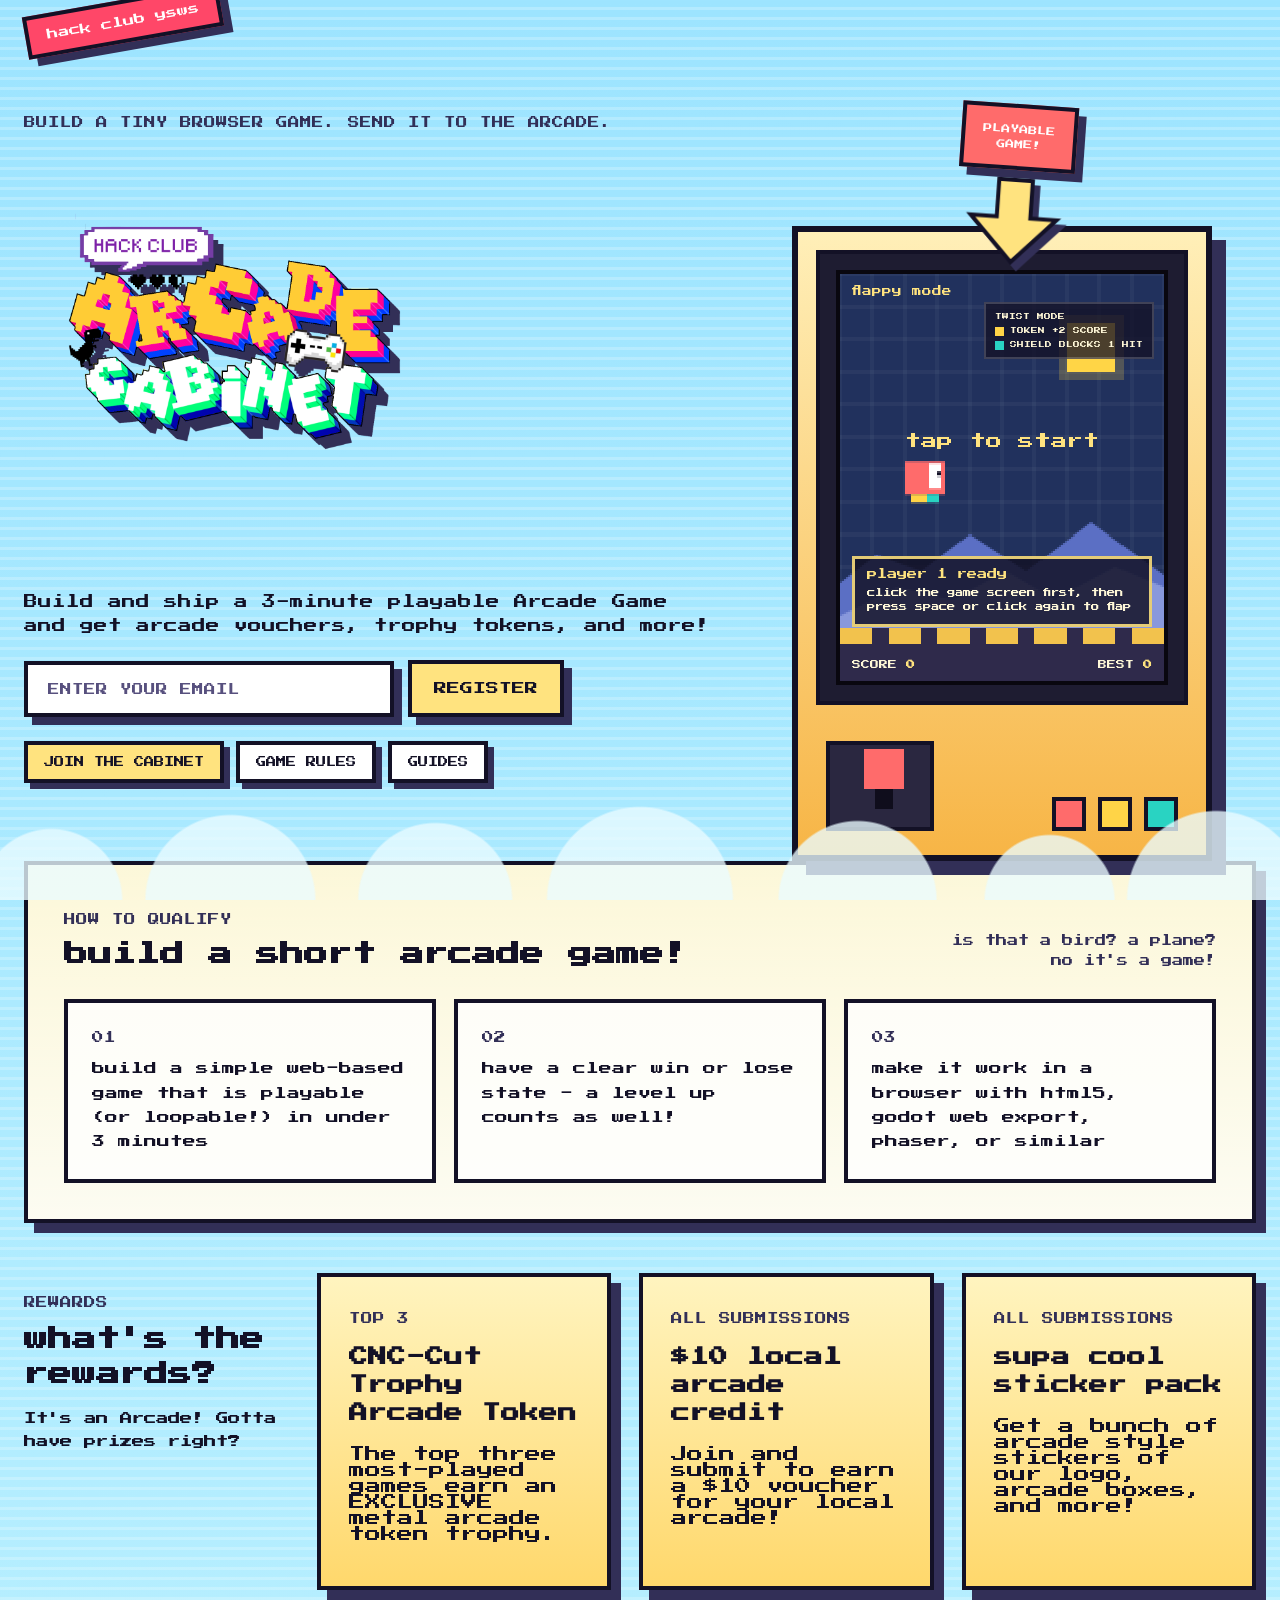
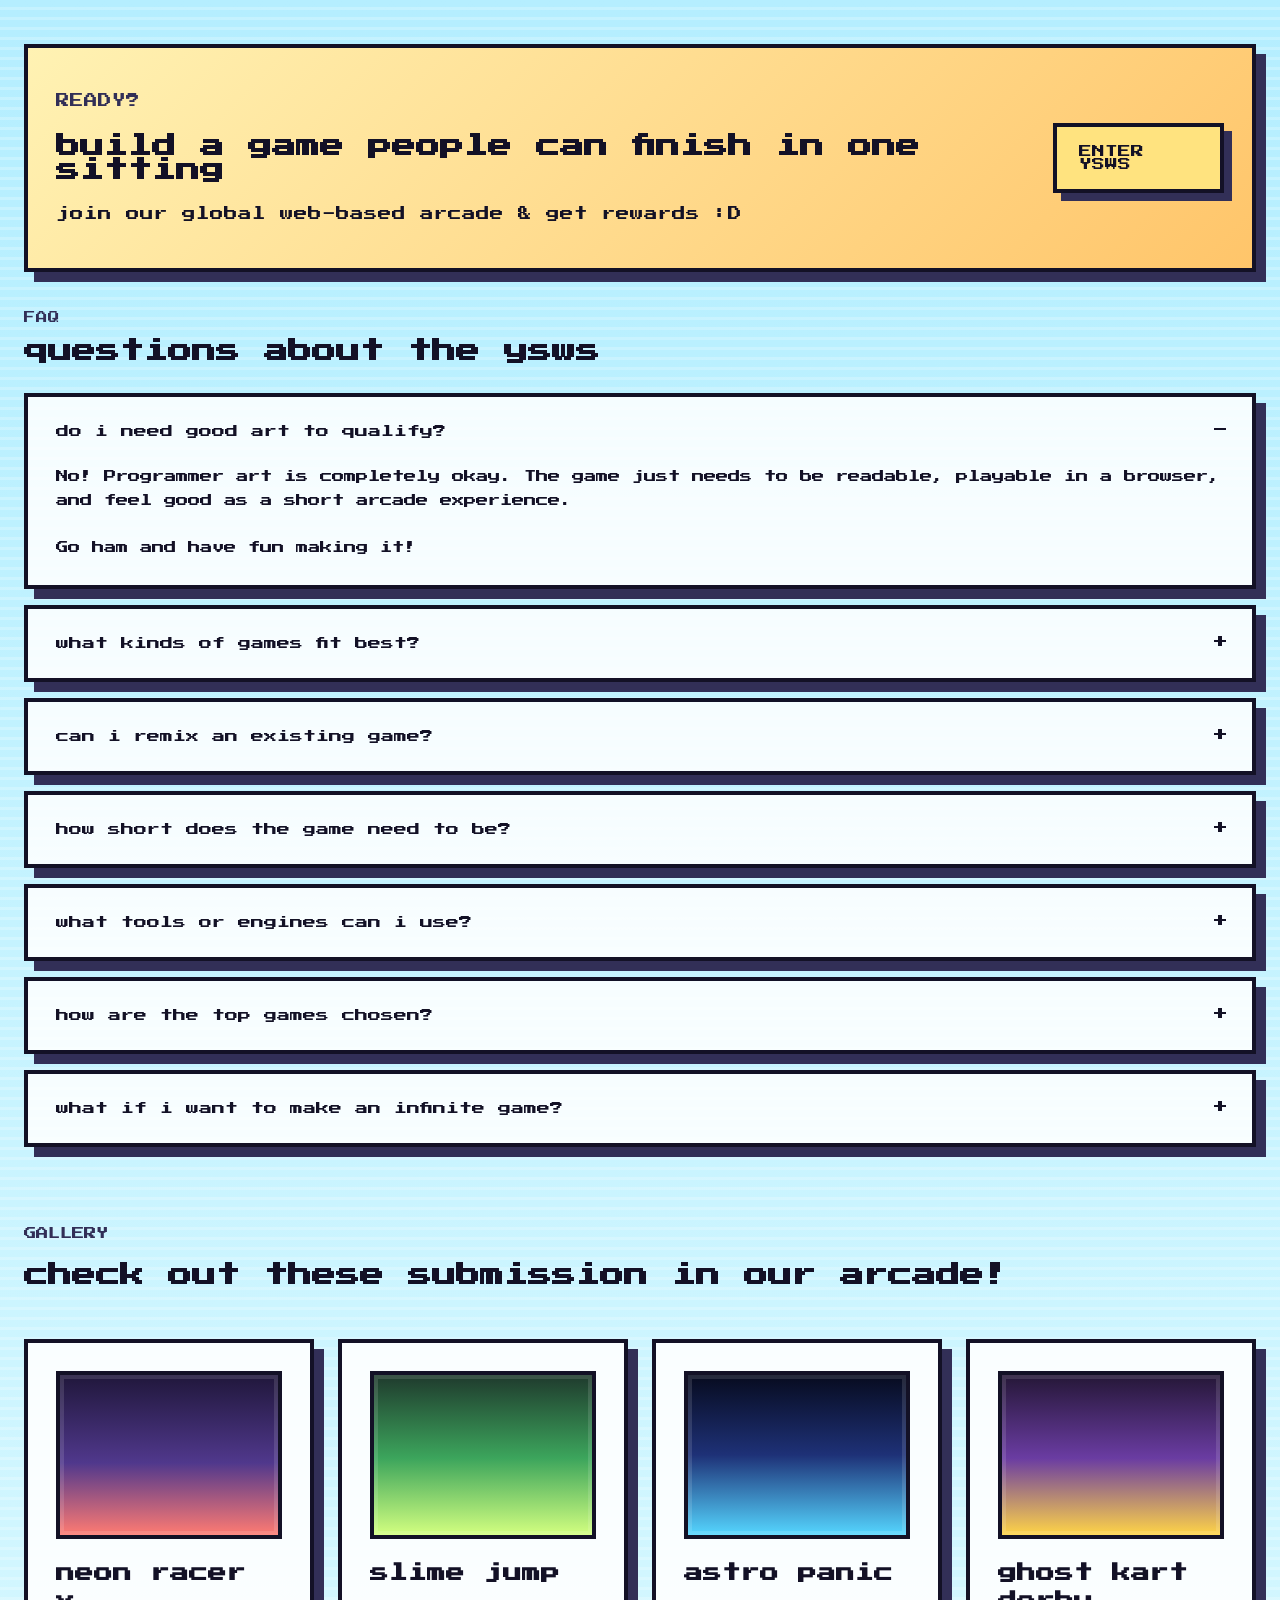
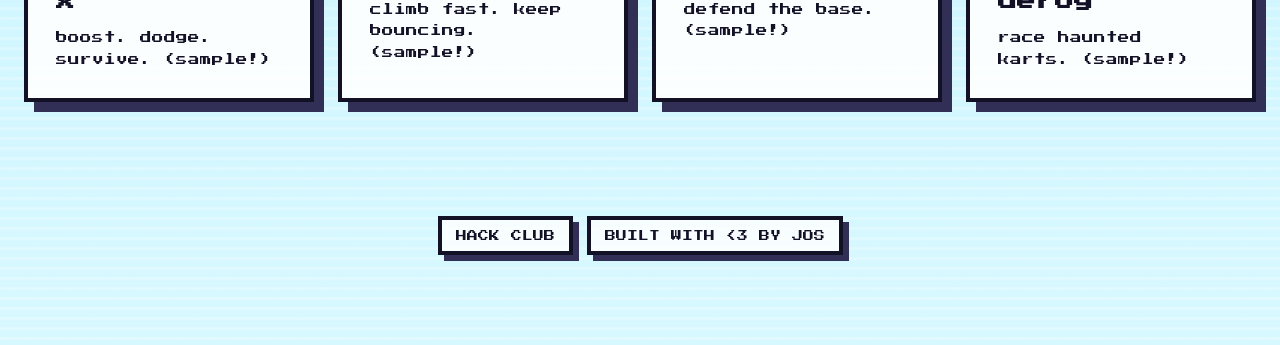
==== index.html @ 104d84f7 "feat: better responsiveness & tagline" ====
<!DOCTYPE html>
<html lang="en">

<head>
  <meta charset="UTF-8" />
  <meta name="viewport" content="width=device-width, initial-scale=1.0" />
  <title>Arcade Cabinet</title>
  <script>
    if (sessionStorage.getItem("arcade-transition") === "1") {
      document.documentElement.classList.add("is-entering");
      sessionStorage.removeItem("arcade-transition");
    }
  </script>
  <meta name="description"
    content="Arcade Cabinet is a Hack Club YSWS for building small arcade games and showing them off in one collection." />
  <link rel="icon" type="image/png" href="./logo.png" />
  <link rel="preconnect" href="https://fonts.googleapis.com" />
  <link rel="preconnect" href="https://fonts.gstatic.com" crossorigin />
  <link href="https://fonts.googleapis.com/css2?family=Press+Start+2P&display=swap" rel="stylesheet" />
  <link rel="stylesheet" href="./styles.css?v=20260413-3" />
</head>

<body>
  <div class="transition-curtain" aria-hidden="true"></div>
  <div class="page-shell">
    <header class="hero">
      <a class="sticker" href="https://hackclub.com/" target="_blank" rel="noreferrer">hack club ysws</a>
      <div class="hero-copy" id="top-register">
        <p class="eyebrow">build a tiny browser game. send it to the arcade.</p>
        <img class="hero-logo" src="./logo.png" alt="Arcade Cabinet logo" />
        <p class="hero-text">
          Build and ship a 3-minute playable Arcade Game and get arcade vouchers, trophy tokens, and more!
        </p>
        <div class="hero-signup" aria-label="register for arcade cabinet">
          <label class="sr-only" for="hero-email">email address</label>
          <input id="hero-email" name="email" type="email" placeholder="enter your email" autocomplete="email" />
          <div class="signup-button-wrap">
            <button class="pixel-button primary signup-button" id="signup-button" type="button"
              aria-controls="signup-tooltip" aria-expanded="false">
              register
            </button>
            <p class="signup-tooltip" id="signup-tooltip" role="tooltip" hidden>This YSWS isn't approved yet... but
              let's hope a Gap Year acceptance can make it so!</p>
          </div>
        </div>
        <div class="hero-actions hero-actions-secondary">
          <a class="pixel-button primary" href="#join">join the cabinet</a>
          <a class="pixel-button secondary" href="#requirements">game rules</a>
          <a class="pixel-button secondary" href="./guides.html">guides</a>
        </div>
      </div>

      <div class="cabinet-wrap">
        <div class="playable-callout" aria-hidden="true">
          <p>playable<br />game!</p>
          <svg class="playable-arrow" viewBox="0 0 92 88" role="presentation" focusable="false"
            aria-hidden="true">
            <polygon class="playable-arrow-main" points="28,0 64,0 64,40 92,40 46,88 0,40 28,40"></polygon>
          </svg>
        </div>
        <div class="cabinet">
          <div class="screen-bezel">
            <div class="screen" id="flappy-screen" tabindex="0"
              aria-label="Arcade cabinet flappy game. Press space or tap to flap.">
              <div class="marquee">flappy mode</div>
              <div class="screen-grid"></div>
              <canvas class="game-canvas" id="game-canvas" width="160" height="200"></canvas>
              <div class="screen-tip">
                <p>twist mode</p>
                <p><span class="tip-chip token"></span> token +2 score</p>
                <p><span class="tip-chip shield"></span> shield blocks 1 hit</p>
              </div>
              <div class="screen-hud">
                <span>score <strong id="score-value">0</strong></span>
                <span>best <strong id="best-value">0</strong></span>
              </div>
              <div class="screen-overlay" id="game-overlay">
                <p class="overlay-title" id="overlay-title">player 1 ready</p>
                <p class="overlay-text" id="overlay-text">click the game screen first, then press space or click again to
                  flap</p>
              </div>
            </div>
          </div>
          <div class="controls">
            <button class="joystick" id="restart-button" type="button" aria-label="Restart game">
              <span class="stick"></span>
              <span class="ball"></span>
            </button>
            <div class="buttons">
              <button class="button red" id="flap-button" type="button" aria-label="Flap"></button>
              <button class="button yellow" id="pause-button" type="button" aria-label="Pause or resume"></button>
              <button class="button blue" id="restart-button-alt" type="button" aria-label="Restart game"></button>
            </div>
          </div>
        </div>
      </div>
    </header>

    <aside class="side-panel right">
      <a href="#requirements">about</a>
      <a href="./guides.html">guides</a>
    </aside>

    <main>

      <section class="feature-grid" id="requirements">
        <div class="feature-large feature-wide">
          <div class="feature-heading">
            <div>
              <p class="card-label">how to qualify</p>
              <h2>build a short arcade game!</h2>
            </div>
            <p class="feature-note">is that a bird? a plane? no it's a game!</p>
          </div>
          <div class="qualify-grid">
            <div class="qualify-item">
              <span class="qualify-number">01</span>
              <p>build a simple web-based game that is playable (or loopable!) in under 3 minutes</p>
            </div>
            <div class="qualify-item">
              <span class="qualify-number">02</span>
              <p>have a clear win or lose state - a level up counts as well!</p>
            </div>
            <div class="qualify-item">
              <span class="qualify-number">03</span>
              <p>make it work in a browser with html5, godot web export, phaser, or similar</p>
            </div>
          </div>
        </div>
      </section>

      <section class="rewards-strip" id="build">
        <div class="rewards-intro">
          <p class="card-label">rewards</p>
          <h2>what's the rewards?</h2>
          <p>
            It's an Arcade! Gotta have prizes right?
          </p>
        </div>
        <article class="reward-card">
          <p class="card-label">top 3</p>
          <h3>CNC-Cut Trophy Arcade Token</h3>
          <p>The top three most-played games earn an EXCLUSIVE metal arcade token trophy.</p>
        </article>
        <article class="reward-card">
          <p class="card-label">all submissions</p>
          <h3>$10 local arcade credit</h3>
          <p>Join and submit to earn a $10 voucher for your local arcade!</p>
        </article>
        <article class="reward-card">
          <p class="card-label">all submissions</p>
          <h3>supa cool sticker pack</h3>
          <p>Get a bunch of arcade style stickers of our logo, arcade boxes, and more!</p>
        </article>
      </section>

      <section class="join-banner" id="join">
        <div>
          <p class="card-label">ready?</p>
          <h2>build a game people can finish in one sitting</h2>
          <p>
            join our global web-based arcade & get rewards :D
          </p>
        </div>
        <a class="pixel-button primary" href="#top-register">
          enter ysws
        </a>
      </section>

      <section class="faq" id="faq">
        <div class="faq-intro">
          <p class="card-label">faq</p>
          <h2>questions about the ysws</h2>
        </div>
        <details class="faq-item" open>
          <summary>do i need good art to qualify?</summary>
          <p>
            No! Programmer art is completely okay. The game just needs to be readable,
            playable in a browser, and feel good as a short arcade experience.
          </p>
          <p>
            Go ham and have fun making it!
          </p>
        </details>
        <details class="faq-item">
          <summary>what kinds of games fit best?</summary>
          <p>
            Fast arcade formats work best: score chasers, tiny platformers, reaction
            games, racers, shooters, and small puzzle loops with a clear ending state.
          </p>
          <p>
            You can browse our gallery below for inspo!
          </p>
        </details>
        <details class="faq-item">
          <summary>can i remix an existing game?</summary>
          <p>
            Yes!!! You definitely can. In fact, if you don't have your own idea yet- we encourage it.
            The Flappy Bird at the top is a remix of the iconic game... you guessed it... Flappy Bird!
          </p>
        </details>
        <details class="faq-item">
          <summary>how short does the game need to be?</summary>
          <p>
            A full run should finish in under three minutes, or the game should loop
            cleanly within that window so players can jump in and replay quickly.
          </p>
          <p>
            If the game 'levels up' (ie. difficulty increases) - that counts too!
          </p>
        </details>
        <details class="faq-item">
          <summary>what tools or engines can i use?</summary>
          <p>
            Anything that ships in the browser is fair game, including plain html5,
            godot web export, pico-8, and other browser-ready stacks.
          </p>
          <p>
            Don't know how to get started? Check out our <a href="./guides.html">guides!</a>
          </p>
        </details>
        <details class="faq-item">
          <summary>how are the top games chosen?</summary>
          <p>
            The top three games are based on plays. Re-plays don't count!
          </p>
        </details>
        <details class="faq-item">
          <summary>what if i want to make an infinite game?</summary>
          <p>
            That's okay! We recommend adding a Time Limit and a score competition. Gotta get the most within the
            timeframe - think Tetris!
          </p>
        </details>
      </section>

      <section class="gallery" id="gallery">
        <div class="gallery-intro">
          <p class="card-label">gallery</p>
          <h2>check out these submission in our arcade!</h2>
        </div>
        <article class="gallery-card">
          <div class="gallery-art neon-racer"></div>
          <h3>neon racer x</h3>
          <p>boost. dodge. survive. (sample!)</p>
        </article>
        <article class="gallery-card">
          <div class="gallery-art slime-jump"></div>
          <h3>slime jump</h3>
          <p>climb fast. keep bouncing. (sample!)</p>
        </article>
        <article class="gallery-card">
          <div class="gallery-art astro-panic"></div>
          <h3>astro panic</h3>
          <p>defend the base. (sample!)</p>
        </article>
        <article class="gallery-card">
          <div class="gallery-art ghost-kart"></div>
          <h3>ghost kart derby</h3>
          <p>race haunted karts. (sample!)</p>
        </article>
      </section>
    </main>

    <footer class="site-footer">
      <a href="https://hackclub.com/" target="_blank" rel="noreferrer">hack club</a>
      <a href="https://jos.gg/" target="_blank" rel="noreferrer">Built with &lt;3 by Jos</a>
    </footer>
  </div>
  <script src="./transitions.js?v=20260413-2"></script>
  <script>
    (() => {
      const canvas = document.getElementById("game-canvas");
      const ctx = canvas.getContext("2d");
      const screen = document.getElementById("flappy-screen");
      const overlay = document.getElementById("game-overlay");
      const overlayTitle = document.getElementById("overlay-title");
      const overlayText = document.getElementById("overlay-text");
      const scoreValue = document.getElementById("score-value");
      const bestValue = document.getElementById("best-value");
      const flapButton = document.getElementById("flap-button");
      const pauseButton = document.getElementById("pause-button");
      const restartButton = document.getElementById("restart-button");
      const restartButtonAlt = document.getElementById("restart-button-alt");
      const bestKey = "arcade-cabinet-flappy-best";

      const state = {
        mode: "ready",
        score: 0,
        best: Number(localStorage.getItem(bestKey) || 0),
        lastTime: 0,
        armed: false,
        bird: {
          x: 42,
          y: 100,
          velocity: 0,
          size: 12
        },
        pipes: [],
        powerups: [],
        pipeTimer: 0,
        groundOffset: 0,
        skyOffset: 0,
        effects: {
          shield: 0
        }
      };

      const world = {
        width: canvas.width,
        height: canvas.height,
        gravity: 0.19,
        flap: -3.15,
        speed: 1.55,
        pipeGap: 54,
        pipeWidth: 20,
        pipeInterval: 92,
        ceiling: 18,
        floor: 174,
        tokenScore: 2
      };

      function updateHud() {
        scoreValue.textContent = String(state.score);
        bestValue.textContent = String(state.best);
      }

      function setOverlay(title, text, visible) {
        overlayTitle.textContent = title;
        overlayText.textContent = text;
        overlay.hidden = !visible;
      }

      function resetRound(mode = "ready") {
        state.mode = mode;
        state.score = 0;
        state.lastTime = 0;
        state.pipeTimer = 0;
        state.groundOffset = 0;
        state.skyOffset = 0;
        state.pipes = [];
        state.powerups = [];
        state.effects.shield = 0;
        state.bird.y = 100;
        state.bird.velocity = 0;
        updateHud();

        if (mode === "ready") {
          state.armed = false;
          setOverlay("player 1 ready", "click the game screen first, then press space or click again to flap", true);
        }

        if (mode === "paused") {
          setOverlay("pause", "click the game screen or tap yellow to resume", true);
        }
      }

      function startRound() {
        if (state.mode === "running") {
          flap();
          return;
        }

        resetRound("running");
        setOverlay("flap!", "thread the gaps and stay above the floor", true);
        window.setTimeout(() => {
          if (state.mode === "running") {
            overlay.hidden = true;
          }
        }, 700);
        flap();
      }

      function flap() {
        if (state.mode === "gameover") {
          startRound();
          return;
        }

        if (state.mode === "ready") {
          startRound();
          return;
        }

        if (state.mode !== "running") {
          return;
        }

        state.bird.velocity = world.flap;
      }

      function togglePause() {
        if (state.mode === "ready" || state.mode === "gameover") {
          return;
        }

        if (state.mode === "paused") {
          state.mode = "running";
          overlay.hidden = true;
          return;
        }

        state.mode = "paused";
        setOverlay("pause", "click the game screen or tap yellow to resume", true);
      }

      function spawnPipe() {
        const gapStart = 40 + Math.random() * 70;
        const pipeX = world.width + 12;

        state.pipes.push({
          x: pipeX,
          gapStart,
          passed: false
        });

        const roll = Math.random();
        if (roll < 0.34) {
          state.powerups.push({
            x: pipeX + 34,
            y: gapStart + world.pipeGap / 2,
            size: 9,
            type: roll < 0.17 ? "token" : "shield",
            phase: Math.random() * Math.PI * 2
          });
        }
      }

      function endRound() {
        state.mode = "gameover";
        state.best = Math.max(state.best, state.score);
        localStorage.setItem(bestKey, String(state.best));
        updateHud();
        setOverlay("game over", "press space, tap screen, or hit blue to restart", true);
      }

      function update(delta) {
        if (state.mode !== "running") {
          return;
        }

        state.skyOffset = (state.skyOffset + delta * 0.1) % 16;
        state.groundOffset = (state.groundOffset + delta * world.speed) % 24;
        state.pipeTimer += delta * world.speed;

        if (state.pipeTimer >= world.pipeInterval) {
          state.pipeTimer = 0;
          spawnPipe();
        }

        state.bird.velocity += world.gravity * delta;
        state.bird.y += state.bird.velocity * delta;

        for (const pipe of state.pipes) {
          pipe.x -= world.speed * delta;

          if (!pipe.passed && pipe.x + world.pipeWidth < state.bird.x) {
            pipe.passed = true;
            state.score += 1;
            updateHud();
          }
        }

        for (const powerup of state.powerups) {
          powerup.x -= world.speed * delta;
          powerup.phase += delta * 0.08;
        }

        state.pipes = state.pipes.filter((pipe) => pipe.x + world.pipeWidth > -8);
        state.powerups = state.powerups.filter((powerup) => powerup.x + powerup.size > -8);

        const birdLeft = state.bird.x - state.bird.size / 2;
        const birdRight = state.bird.x + state.bird.size / 2;
        const birdTop = state.bird.y - state.bird.size / 2;
        const birdBottom = state.bird.y + state.bird.size / 2;

        if (birdTop <= world.ceiling || birdBottom >= world.floor) {
          endRound();
          return;
        }

        for (const pipe of state.pipes) {
          const withinPipe = birdRight > pipe.x && birdLeft < pipe.x + world.pipeWidth;
          const inGap = birdTop > pipe.gapStart && birdBottom < pipe.gapStart + world.pipeGap;

          if (withinPipe && !inGap) {
            if (state.effects.shield > 0) {
              state.effects.shield = 0;
              state.bird.velocity = world.flap * 0.45;
              pipe.x = -world.pipeWidth - 20;
              continue;
            }

            endRound();
            return;
          }
        }

        state.powerups = state.powerups.filter((powerup) => {
          const size = powerup.size;
          const pulseY = powerup.y + Math.sin(powerup.phase) * 3;
          const hit =
            birdRight > powerup.x - size &&
            birdLeft < powerup.x + size &&
            birdBottom > pulseY - size &&
            birdTop < pulseY + size;

          if (!hit) {
            return true;
          }

          if (powerup.type === "token") {
            state.score += world.tokenScore;
          } else {
            state.effects.shield = 1;
          }

          updateHud();
          return false;
        });
      }

      function drawBackground() {
        ctx.fillStyle = "#21315d";
        ctx.fillRect(0, 0, world.width, world.height);

        ctx.save();
        ctx.translate(-state.skyOffset, 0);
        ctx.strokeStyle = "rgba(255,255,255,0.08)";
        ctx.lineWidth = 1;
        for (let x = 0; x < world.width + 16; x += 16) {
          ctx.beginPath();
          ctx.moveTo(x, 0);
          ctx.lineTo(x, world.height);
          ctx.stroke();
        }
        for (let y = 0; y < world.height; y += 16) {
          ctx.beginPath();
          ctx.moveTo(0, y);
          ctx.lineTo(world.width + 16, y);
          ctx.stroke();
        }
        ctx.restore();

        ctx.fillStyle = "#ffd447";
        ctx.fillRect(112, 24, 24, 24);
        ctx.fillStyle = "rgba(255, 212, 71, 0.22)";
        ctx.fillRect(108, 20, 32, 32);

        ctx.fillStyle = "#5b6fc4";
        ctx.beginPath();
        ctx.moveTo(0, 152);
        ctx.lineTo(18, 138);
        ctx.lineTo(40, 146);
        ctx.lineTo(64, 128);
        ctx.lineTo(92, 146);
        ctx.lineTo(124, 122);
        ctx.lineTo(160, 148);
        ctx.lineTo(160, 200);
        ctx.lineTo(0, 200);
        ctx.closePath();
        ctx.fill();

        ctx.fillStyle = "#8898dc";
        ctx.beginPath();
        ctx.moveTo(0, 168);
        ctx.lineTo(28, 154);
        ctx.lineTo(56, 160);
        ctx.lineTo(82, 146);
        ctx.lineTo(106, 160);
        ctx.lineTo(136, 144);
        ctx.lineTo(160, 154);
        ctx.lineTo(160, 200);
        ctx.lineTo(0, 200);
        ctx.closePath();
        ctx.fill();
      }

      function drawPipes() {
        for (const pipe of state.pipes) {
          const topHeight = pipe.gapStart;
          const bottomY = pipe.gapStart + world.pipeGap;
          const bottomHeight = world.floor - bottomY;

          ctx.fillStyle = "#37d27d";
          ctx.fillRect(pipe.x, 0, world.pipeWidth, topHeight);
          ctx.fillRect(pipe.x - 2, topHeight - 8, world.pipeWidth + 4, 8);

          ctx.fillRect(pipe.x, bottomY, world.pipeWidth, bottomHeight);
          ctx.fillRect(pipe.x - 2, bottomY, world.pipeWidth + 4, 8);

          ctx.fillStyle = "#1a7e50";
          ctx.fillRect(pipe.x + 3, 0, 3, topHeight);
          ctx.fillRect(pipe.x + 3, bottomY, 3, bottomHeight);
        }
      }

      function drawPowerups() {
        for (const powerup of state.powerups) {
          const y = powerup.y + Math.sin(powerup.phase) * 3;

          if (powerup.type === "token") {
            ctx.fillStyle = "#ffd447";
            ctx.fillRect(powerup.x - 5, y - 5, 10, 10);
            ctx.fillStyle = "#fff4bf";
            ctx.fillRect(powerup.x - 2, y - 2, 4, 4);
            continue;
          }

          ctx.fillStyle = "#29d3c2";
          ctx.fillRect(powerup.x - 6, y - 6, 12, 12);
          ctx.fillStyle = "#c9fffa";
          ctx.fillRect(powerup.x - 3, y - 3, 6, 6);
          ctx.clearRect(powerup.x - 1, y - 1, 2, 2);
        }
      }

      function drawGround() {
        ctx.fillStyle = "#2f2a4b";
        ctx.fillRect(0, world.floor, world.width, world.height - world.floor);
        ctx.fillStyle = "#f2c24d";
        for (let x = -state.groundOffset; x < world.width + 24; x += 24) {
          ctx.fillRect(x, world.floor, 16, 8);
        }
      }

      function drawBird() {
        const bob = state.mode === "ready" ? Math.sin(performance.now() / 190) * 2 : 0;
        const y = state.bird.y + bob;
        const tilt = Math.max(-0.8, Math.min(0.8, state.bird.velocity * 0.12));

        ctx.save();
        ctx.translate(state.bird.x, y);
        ctx.rotate(tilt);

        ctx.fillStyle = state.effects.shield > 0 ? "#6af0df" : "#ff6b6b";
        ctx.fillRect(-10, -8, 20, 16);
        ctx.fillStyle = "#ffffff";
        ctx.fillRect(2, -7, 6, 12);
        ctx.fillStyle = "#ffd447";
        ctx.fillRect(-7, 8, 8, 4);
        ctx.fillStyle = "#29d3c2";
        ctx.fillRect(1, 8, 6, 4);
        ctx.fillStyle = "#131126";
        ctx.fillRect(6, -3, 2, 2);

        if (state.effects.shield > 0) {
          ctx.strokeStyle = "#c9fffa";
          ctx.lineWidth = 2;
          ctx.strokeRect(-13, -11, 26, 22);
        }

        ctx.restore();
      }

      function drawReadyPrompt() {
        if (state.mode !== "ready") {
          return;
        }

        ctx.fillStyle = "#ffe37f";
        ctx.font = '8px "Press Start 2P"';
        ctx.textAlign = "center";
        ctx.fillText("tap to start", world.width / 2, 86);
      }

      function draw() {
        ctx.clearRect(0, 0, world.width, world.height);
        drawBackground();
        drawPipes();
        drawPowerups();
        drawGround();
        drawBird();
        drawReadyPrompt();
      }

      function frame(time) {
        const delta = Math.min(1.8, (time - (state.lastTime || time)) / 16.6667);
        state.lastTime = time;
        update(delta);
        draw();
        requestAnimationFrame(frame);
      }

      function armScreen() {
        state.armed = true;
        screen.focus();
        if (state.mode === "ready") {
          setOverlay("player 1 ready", "click again, press space, or tap red to flap", true);
        }
      }

      function handlePrimaryAction(event) {
        event.preventDefault();
        if (!state.armed) {
          armScreen();
          return;
        }

        screen.focus();
        flap();
      }

      screen.addEventListener("pointerdown", handlePrimaryAction);
      screen.addEventListener("focus", () => {
        if (!state.armed) {
          armScreen();
        }
      });
      flapButton.addEventListener("click", handlePrimaryAction);
      restartButton.addEventListener("click", (event) => {
        event.preventDefault();
        state.armed = true;
        startRound();
        screen.focus();
      });
      restartButtonAlt.addEventListener("click", (event) => {
        event.preventDefault();
        state.armed = true;
        startRound();
        screen.focus();
      });
      pauseButton.addEventListener("click", (event) => {
        event.preventDefault();
        togglePause();
        screen.focus();
      });

      window.addEventListener("keydown", (event) => {
        if (!state.armed) {
          return;
        }

        if (event.code === "Space" || event.code === "ArrowUp") {
          event.preventDefault();
          flap();
        }

        if (event.key === "p" || event.key === "P") {
          event.preventDefault();
          togglePause();
        }

        if (event.key === "r" || event.key === "R") {
          event.preventDefault();
          startRound();
        }
      });

      resetRound();
      draw();
      requestAnimationFrame(frame);
    })();
  </script>
</body>

</html>
---- styles.css ----
:root {
  --sky: #a9e7ff;
  --cloud: #e9fbff;
  --ink: #131126;
  --shadow: #322f57;
  --panel: #fff8d8;
  --panel-alt: #ffe37f;
  --accent: #ff6b6b;
  --accent-2: #29d3c2;
  --accent-3: #ffd447;
  --screen: #18213d;
  --screen-2: #294575;
  --white: #ffffff;
}

* {
  box-sizing: border-box;
}

html {
  scroll-behavior: smooth;
}

html,
body {
  min-height: 100%;
}

body {
  margin: 0;
  min-height: 100vh;
  font-family: "Press Start 2P", monospace;
  background:
    linear-gradient(to bottom, transparent 75%, rgba(255, 255, 255, 0.22) 75%),
    linear-gradient(180deg, #9de4ff 0%, #baf0ff 55%, #d8f8ff 100%);
  background-size: 100% 10px, 100% 100%;
  color: var(--ink);
}

body::after {
  content: "";
  position: fixed;
  inset: auto 0 0;
  height: 160px;
  background:
    radial-gradient(circle at 4% 100%, var(--cloud) 0 70px, transparent 72px),
    radial-gradient(circle at 18% 100%, var(--cloud) 0 84px, transparent 86px),
    radial-gradient(circle at 34% 100%, var(--cloud) 0 76px, transparent 78px),
    radial-gradient(circle at 50% 100%, var(--cloud) 0 92px, transparent 94px),
    radial-gradient(circle at 67% 100%, var(--cloud) 0 78px, transparent 80px),
    radial-gradient(circle at 82% 100%, var(--cloud) 0 64px, transparent 66px),
    radial-gradient(circle at 95% 100%, var(--cloud) 0 88px, transparent 90px);
  pointer-events: none;
  opacity: 0.95;
}

.transition-curtain {
  position: fixed;
  inset: 0;
  z-index: 2500;
  pointer-events: none;
  opacity: 0;
  transform: none;
  background: rgba(19, 17, 38, 0.12);
}

.page-shell {
  opacity: 1;
  transform: translateY(0);
  transition:
    opacity 0.16s ease-out,
    transform 0.16s ease-out;
}

html.is-entering .page-shell {
  opacity: 0;
  transform: translateY(4px);
}

html.is-entering .transition-curtain {
  opacity: 1;
  animation: curtain-open 0.2s ease-out forwards;
}

body.is-leaving {
  overflow: hidden;
}

body.is-leaving .page-shell {
  opacity: 0;
  transform: translateY(-4px);
}

body.is-leaving .transition-curtain {
  opacity: 1;
  animation: curtain-close 0.14s ease-out forwards;
}

.page-shell {
  position: relative;
  width: min(1240px, calc(100% - 48px));
  margin: 0 auto;
  padding: 32px 0 96px;
}

.guides-shell {
  padding-top: 72px;
}

.hero {
  display: grid;
  grid-template-columns: 1.2fr 0.8fr;
  gap: 48px;
  align-items: center;
  min-height: 78vh;
}

.guides-hero {
  display: grid;
  gap: 28px;
  min-height: auto;
  margin-bottom: 44px;
}

.guides-copy {
  max-width: 900px;
}

.guides-copy h1 {
  margin: 14px 0 18px;
  font-size: clamp(2.2rem, 6vw, 4.4rem);
  line-height: 1.05;
  text-transform: uppercase;
  color: var(--white);
  text-shadow:
    6px 0 0 var(--ink),
    -6px 0 0 var(--ink),
    0 6px 0 var(--ink),
    0 -6px 0 var(--ink),
    12px 12px 0 var(--shadow);
}

.sticker {
  display: inline-block;
  position: absolute;
  top: 12px;
  left: 0;
  padding: 12px 18px;
  background: #ff4768;
  color: var(--white);
  border: 4px solid var(--ink);
  box-shadow: 8px 8px 0 var(--shadow);
  transform: rotate(-10deg);
  font-size: 0.7rem;
  text-decoration: none;
}

.eyebrow,
.card-label {
  color: var(--shadow);
  font-size: 0.72rem;
  text-transform: uppercase;
}

.pixel-title {
  margin: 16px 0 28px;
  line-height: 0.95;
  text-transform: uppercase;
  font-size: clamp(2.8rem, 8vw, 6.8rem);
}

.hero-logo {
  display: block;
  width: min(100%, 480px);
  margin: 22px 0 20px;
  filter: drop-shadow(10px 10px 0 var(--shadow));
}

.hero-signup {
  display: flex;
  flex-wrap: wrap;
  gap: 14px;
  align-items: center;
  margin-top: 22px;
  max-width: 540px;
}

.hero-signup input {
  flex: 1 1 280px;
  min-width: 0;
  padding: 18px 20px;
  border: 4px solid var(--ink);
  box-shadow: 8px 8px 0 var(--shadow);
  background: var(--white);
  color: var(--ink);
  font: inherit;
  font-size: 0.72rem;
  text-transform: uppercase;
}

.hero-signup input::placeholder {
  color: #57507e;
  opacity: 1;
}

.hero-signup input:focus-visible,
.sticker:focus-visible {
  outline: 4px solid var(--accent-2);
  outline-offset: 4px;
}

.signup-button {
  display: block;
  flex: 0 0 auto;
  font: inherit;
  cursor: pointer;
}

.signup-button-wrap {
  position: relative;
  flex: 0 0 auto;
}

.signup-tooltip {
  position: absolute;
  top: calc(100% + 12px);
  right: 0;
  z-index: 20;
  width: min(320px, calc(100vw - 48px));
  margin: 0;
  padding: 12px 14px;
  border: 4px solid var(--ink);
  box-shadow: 8px 8px 0 var(--shadow);
  background: var(--panel);
  color: var(--shadow);
  font-size: 0.6rem;
  line-height: 1.6;
}

.signup-tooltip::before {
  content: "";
  position: absolute;
  top: -12px;
  right: 22px;
  border-width: 0 10px 12px;
  border-style: solid;
  border-color: transparent transparent var(--ink);
}

.signup-tooltip::after {
  content: "";
  position: absolute;
  top: -8px;
  right: 26px;
  border-width: 0 6px 8px;
  border-style: solid;
  border-color: transparent transparent var(--panel);
}

.hero-text,
.info-card p,
.feature-large li,
.feature-small p,
.join-banner p,
.faq-card p {
  font-size: 0.85rem;
  line-height: 1.8;
}

.hero-actions {
  display: flex;
  flex-wrap: wrap;
  gap: 16px;
  margin-top: 32px;
}

.hero-actions-secondary {
  margin-top: 18px;
  gap: 12px;
}

.hero-actions-secondary .pixel-button {
  padding: 12px 16px;
  font-size: 0.64rem;
  box-shadow: 6px 6px 0 var(--shadow);
}

.hero-actions-secondary .pixel-button:hover,
.hero-actions-secondary .pixel-button:focus-visible {
  box-shadow: 3px 3px 0 var(--shadow);
}

.pixel-button {
  display: inline-block;
  padding: 18px 22px;
  border: 4px solid var(--ink);
  box-shadow: 8px 8px 0 var(--shadow);
  color: var(--ink);
  text-decoration: none;
  text-transform: uppercase;
  font-size: 0.8rem;
}

.pixel-button.primary {
  background: var(--panel-alt);
}

.pixel-button.secondary {
  background: var(--white);
}

.pixel-button:hover,
.pixel-button:focus-visible,
.sticker:hover {
  transform: translate(4px, 4px);
  box-shadow: 4px 4px 0 var(--shadow);
}

.sr-only {
  position: absolute;
  width: 1px;
  height: 1px;
  padding: 0;
  margin: -1px;
  overflow: hidden;
  clip: rect(0, 0, 0, 0);
  white-space: nowrap;
  border: 0;
}

.cabinet-wrap {
  position: relative;
  justify-self: center;
  width: min(420px, 100%);
  padding-top: 122px;
}

.playable-callout {
  position: absolute;
  top: 0;
  left: 50%;
  z-index: 4;
  display: grid;
  justify-items: center;
  gap: 10px;
  transform: translateX(-38%) rotate(4deg);
  pointer-events: none;
}

.playable-callout p {
  margin: 0;
  padding: 14px 18px;
  background: var(--accent);
  border: 4px solid var(--ink);
  box-shadow: 8px 8px 0 var(--shadow);
  color: var(--white);
  font-size: 0.56rem;
  line-height: 1.7;
  text-align: center;
  text-transform: uppercase;
}

.playable-arrow {
  display: block;
  width: 86px;
  height: auto;
  overflow: visible;
  filter: drop-shadow(6px 6px 0 var(--shadow));
  animation: point-bob 1.8s steps(2, end) infinite;
}

.playable-arrow-main {
  fill: var(--panel-alt);
  stroke: var(--ink);
  stroke-width: 4px;
  stroke-linejoin: miter;
  vector-effect: non-scaling-stroke;
}

.cabinet {
  width: 100%;
  padding: 18px;
  background: linear-gradient(180deg, #ffefb8 0%, #f7b546 100%);
  border: 6px solid var(--ink);
  box-shadow: 14px 14px 0 var(--shadow);
}

.screen-bezel {
  padding: 16px;
  background: #1e1c31;
  border: 4px solid var(--ink);
}

.screen {
  position: relative;
  aspect-ratio: 4 / 5;
  overflow: hidden;
  background: linear-gradient(180deg, var(--screen) 0%, var(--screen-2) 100%);
  border: 4px solid #09070f;
  touch-action: manipulation;
}

.marquee {
  position: absolute;
  left: 12px;
  top: 12px;
  z-index: 2;
  color: var(--panel-alt);
  font-size: 0.6rem;
}

.game-canvas {
  position: absolute;
  inset: 0;
  width: 100%;
  height: 100%;
  image-rendering: pixelated;
}

.screen-tip {
  position: absolute;
  top: 28px;
  right: 10px;
  z-index: 2;
  padding: 8px 9px 7px;
  background: rgba(19, 17, 38, 0.76);
  border: 2px solid rgba(255, 255, 255, 0.18);
  color: var(--panel);
  font-size: 0.42rem;
  line-height: 1.5;
  text-transform: uppercase;
}

.screen-tip p {
  display: flex;
  align-items: center;
  gap: 6px;
  margin: 0;
}

.screen-tip p + p {
  margin-top: 4px;
}

.tip-chip {
  display: inline-block;
  width: 9px;
  height: 9px;
  flex: 0 0 auto;
}

.tip-chip.token {
  background: #ffd447;
}

.tip-chip.shield {
  background: #29d3c2;
}

.screen-hud {
  position: absolute;
  left: 12px;
  right: 12px;
  bottom: 12px;
  z-index: 2;
  display: flex;
  justify-content: space-between;
  color: var(--panel);
  font-size: 0.55rem;
  text-transform: uppercase;
}

.screen-hud strong {
  color: var(--panel-alt);
}

.screen-overlay {
  position: absolute;
  inset: auto 12px 54px;
  z-index: 2;
  padding: 10px 12px;
  background: rgba(19, 17, 38, 0.84);
  border: 3px solid rgba(255, 227, 127, 0.88);
  color: var(--panel);
}

.screen-overlay[hidden] {
  display: none;
}

.overlay-title,
.overlay-text {
  margin: 0;
}

.overlay-title {
  color: var(--panel-alt);
  font-size: 0.64rem;
}

.overlay-text {
  margin-top: 8px;
  font-size: 0.52rem;
  line-height: 1.6;
}

.screen-grid {
  position: absolute;
  inset: 0;
  background-image:
    linear-gradient(rgba(255, 255, 255, 0.08) 1px, transparent 1px),
    linear-gradient(90deg, rgba(255, 255, 255, 0.08) 1px, transparent 1px);
  background-size: 18px 18px;
}

.pixel-sun {
  position: absolute;
  right: 48px;
  top: 60px;
  width: 72px;
  height: 72px;
  background: #ffd447;
  box-shadow:
    0 0 0 10px rgba(255, 212, 71, 0.18),
    0 0 0 22px rgba(255, 212, 71, 0.08);
}

.pixel-mountain {
  position: absolute;
  bottom: 0;
  clip-path: polygon(0 100%, 0 58%, 18% 38%, 34% 48%, 48% 28%, 64% 46%, 82% 22%, 100% 50%, 100% 100%);
}

.mountain-back {
  left: -4%;
  width: 108%;
  height: 42%;
  background: #5367b6;
}

.mountain-front {
  left: -6%;
  width: 112%;
  height: 28%;
  background: #8b9cdd;
}

.pixel-ship {
  position: absolute;
  left: 68px;
  bottom: 86px;
  width: 84px;
  height: 46px;
  background: #ff6b6b;
  clip-path: polygon(0 100%, 18% 52%, 38% 36%, 58% 20%, 100% 0, 84% 100%);
  animation: hover 2.6s steps(2, end) infinite;
}

.pixel-ship span {
  position: absolute;
  display: block;
  background: var(--white);
}

.pixel-ship span:nth-child(1) {
  inset: 8px 10px 10px auto;
  width: 12px;
}

.pixel-ship span:nth-child(2) {
  left: 10px;
  bottom: -12px;
  width: 18px;
  height: 18px;
  background: #ffd447;
}

.pixel-ship span:nth-child(3) {
  left: 28px;
  bottom: -16px;
  width: 12px;
  height: 24px;
  background: #29d3c2;
}

.controls {
  display: flex;
  justify-content: space-between;
  align-items: end;
  gap: 20px;
  margin-top: 18px;
  padding: 18px 10px 6px;
}

.joystick {
  position: relative;
  width: 108px;
  height: 90px;
  border: 4px solid var(--ink);
  background: #2a2740;
  padding: 0;
  cursor: pointer;
}

.stick {
  position: absolute;
  left: 45px;
  bottom: 18px;
  width: 18px;
  height: 46px;
  background: #0f0d1c;
}

.ball {
  position: absolute;
  left: 34px;
  top: 4px;
  width: 40px;
  height: 40px;
  background: var(--accent);
}

.buttons {
  display: flex;
  gap: 12px;
}

.button {
  display: block;
  width: 34px;
  height: 34px;
  border: 4px solid var(--ink);
  padding: 0;
  cursor: pointer;
}

.button.red {
  background: var(--accent);
}

.button.yellow {
  background: var(--accent-3);
}

.button.blue {
  background: var(--accent-2);
}

.joystick:hover,
.joystick:focus-visible,
.button:hover,
.button:focus-visible,
.screen:focus-visible {
  outline: 3px solid rgba(255, 255, 255, 0.7);
  outline-offset: 3px;
}

.side-panel {
  position: absolute;
  top: 96px;
  display: flex;
  flex-direction: column;
  gap: 18px;
  z-index: 30;
}

.side-panel.right {
  right: -96px;
}

.side-panel a {
  writing-mode: vertical-rl;
  text-orientation: mixed;
  padding: 18px 10px;
  background: var(--white);
  border: 4px solid var(--ink);
  box-shadow: 8px 8px 0 var(--shadow);
  color: var(--ink);
  text-decoration: none;
  text-transform: uppercase;
  font-size: 0.75rem;
}

main {
  display: grid;
  gap: 28px;
}

.site-footer {
  display: flex;
  justify-content: center;
  align-items: center;
  flex-wrap: wrap;
  gap: 14px;
  margin-top: 40px;
  padding: 18px 20px;
  text-align: center;
  font-size: 0.68rem;
  text-transform: uppercase;
}

.site-footer a,
.site-footer span {
  display: inline-block;
  padding: 10px 14px;
  background: rgba(255, 255, 255, 0.82);
  border: 4px solid var(--ink);
  box-shadow: 6px 6px 0 var(--shadow);
}

.site-footer a {
  color: var(--ink);
  text-decoration: none;
}

.site-footer a:hover,
.site-footer a:focus-visible {
  transform: translate(3px, 3px);
  box-shadow: 3px 3px 0 var(--shadow);
}

.info-strip,
.feature-grid,
.rewards-strip,
.gallery,
.faq {
  display: grid;
  gap: 24px;
}

.info-strip {
  grid-template-columns: repeat(3, minmax(0, 1fr));
}

.info-card,
.feature-large,
.feature-small,
.reward-card,
.gallery-card,
.join-banner,
.faq-card {
  padding: 28px;
  border: 4px solid var(--ink);
  box-shadow: 10px 10px 0 var(--shadow);
}

.info-card,
.feature-small,
.reward-card,
.faq-card {
  background: rgba(255, 255, 255, 0.82);
}

.feature-grid {
  grid-template-columns: 1fr;
}

.feature-large {
  background: var(--panel);
}

.feature-wide {
  padding: 36px;
  background: linear-gradient(180deg, rgba(255, 248, 216, 0.97) 0%, rgba(255, 252, 241, 0.97) 100%);
}

.feature-heading {
  display: flex;
  justify-content: space-between;
  align-items: end;
  gap: 28px;
  margin-bottom: 28px;
}

.feature-heading h2 {
  margin: 12px 0 0;
  line-height: 1.45;
}

.feature-note {
  max-width: 280px;
  margin: 0;
  color: var(--shadow);
  font-size: 0.7rem;
  line-height: 1.8;
  text-align: right;
}

.qualify-grid {
  display: grid;
  grid-template-columns: repeat(3, minmax(0, 1fr));
  gap: 18px;
}

.qualify-item {
  padding: 24px;
  background: rgba(255, 255, 255, 0.76);
  border: 4px solid var(--ink);
}

.qualify-item p {
  margin: 0;
  font-size: 0.8rem;
  line-height: 1.9;
}

.qualify-number {
  display: inline-block;
  margin-bottom: 14px;
  color: var(--shadow);
  font-size: 0.72rem;
}

.rewards-strip {
  grid-template-columns: 0.9fr 1fr 1fr 1fr;
  gap: 28px;
  margin-top: 22px;
  margin-bottom: 26px;
  align-items: stretch;
}

.rewards-intro {
  padding: 12px 8px 12px 0;
}

.rewards-intro h2 {
  margin: 14px 0 16px;
  line-height: 1.45;
}

.rewards-intro p:last-child {
  margin: 0;
  font-size: 0.78rem;
  line-height: 1.9;
}

.reward-card {
  background: linear-gradient(180deg, #fff4bf 0%, #ffd86c 100%);
  padding-top: 24px;
}

.reward-card h3,
.faq-card h3 {
  line-height: 1.5;
}

.join-banner {
  display: flex;
  justify-content: space-between;
  align-items: center;
  gap: 28px;
  background: linear-gradient(135deg, #fff2b3 0%, #ffc56a 100%);
}

.faq {
  grid-template-columns: 1fr;
  margin-bottom: 48px;
  gap: 16px;
}

.faq-intro {
  margin-bottom: 8px;
}

.faq-intro h2 {
  margin: 12px 0 0;
  line-height: 1.4;
}

.faq-item {
  background: rgba(255, 255, 255, 0.86);
  border: 4px solid var(--ink);
  box-shadow: 10px 10px 0 var(--shadow);
}

.faq-item summary {
  list-style: none;
  cursor: pointer;
  padding: 24px 28px;
  position: relative;
  font-size: 0.82rem;
  line-height: 1.6;
}

.faq-item summary::-webkit-details-marker {
  display: none;
}

.faq-item summary::after {
  content: "+";
  position: absolute;
  top: 50%;
  right: 24px;
  transform: translateY(-50%);
  font-size: 1rem;
}

.faq-item[open] summary::after {
  content: "-";
}

.faq-item p {
  margin: 0;
  padding: 0 28px 24px;
  font-size: 0.78rem;
  line-height: 1.9;
}

.gallery {
  grid-template-columns: repeat(4, minmax(0, 1fr));
  margin-bottom: 56px;
}

.gallery-intro {
  grid-column: 1 / -1;
  margin-bottom: 8px;
}

.gallery-intro h2 {
  margin: 12px 0 16px;
  line-height: 1.35;
}

.gallery-intro p {
  margin: 0;
  font-size: 0.78rem;
  line-height: 1.9;
}

.gallery-card {
  background: rgba(255, 255, 255, 0.9);
}

.gallery-card h3 {
  margin: 20px 0 12px;
  line-height: 1.5;
}

.gallery-card p {
  margin: 0;
  font-size: 0.72rem;
  line-height: 1.85;
}

.gallery-art {
  height: 168px;
  border: 4px solid var(--ink);
  box-shadow: inset 0 0 0 4px rgba(255, 255, 255, 0.12);
}

.neon-racer {
  background:
    linear-gradient(180deg, #20173b 0%, #50388c 55%, #ff7b72 100%);
}

.slime-jump {
  background:
    linear-gradient(180deg, #1f3a2d 0%, #3ca55c 52%, #d3ff80 100%);
}

.astro-panic {
  background:
    linear-gradient(180deg, #070b1f 0%, #1e3177 50%, #55d6ff 100%);
}

.ghost-kart {
  background:
    linear-gradient(180deg, #251737 0%, #6a3ca2 52%, #ffd447 100%);
}

.guides-main {
  display: grid;
  gap: 34px;
}

.guide-gallery {
  display: grid;
  grid-template-columns: repeat(3, minmax(0, 1fr));
  gap: 24px;
}

.guide-card,
.guides-note {
  padding: 28px;
  border: 4px solid var(--ink);
  box-shadow: 10px 10px 0 var(--shadow);
}

.guide-card {
  background: rgba(255, 255, 255, 0.9);
}

.guide-card h2,
.guides-note h2 {
  margin: 14px 0 18px;
  line-height: 1.45;
}

.guide-card p,
.guides-note p {
  margin: 0 0 22px;
  font-size: 0.76rem;
  line-height: 1.85;
}

.guide-card .pixel-button,
.guides-note .pixel-button {
  padding: 14px 18px;
  font-size: 0.65rem;
}

.guides-note {
  background: linear-gradient(135deg, #fff2b3 0%, #ffc56a 100%);
  grid-column: 1 / -1;
}

@keyframes curtain-close {
  from {
    opacity: 0;
  }

  to {
    opacity: 1;
  }
}

@keyframes curtain-open {
  from {
    opacity: 1;
  }

  to {
    opacity: 0;
  }
}

@keyframes hover {
  0%,
  100% {
    transform: translateY(0);
  }

  50% {
    transform: translateY(-12px);
  }
}

@keyframes point-bob {
  0%,
  100% {
    transform: translateY(0);
  }

  50% {
    transform: translateY(6px);
  }
}

@media (max-width: 1180px) {
  .side-panel {
    display: none;
  }

  .page-shell {
    width: min(calc(100% - 32px), 1040px);
  }
}

@media (max-height: 900px) and (min-width: 981px) {
  body::after {
    height: 112px;
    opacity: 0.78;
  }

  .page-shell {
    padding-bottom: 72px;
  }

  .hero {
    grid-template-columns: 1.15fr 0.85fr;
    gap: 36px;
    align-items: start;
    min-height: auto;
    padding-top: 72px;
  }

  .sticker {
    top: 0;
  }

  .hero-logo {
    width: min(100%, 420px);
  }

  .hero-actions {
    margin-top: 24px;
  }
}

@media (max-height: 760px) and (min-width: 981px) {
  .hero {
    gap: 24px;
    padding-top: 64px;
  }

  .sticker {
    transform: rotate(-8deg) scale(0.92);
    transform-origin: left top;
  }

  .hero-text,
  .signup-tooltip {
    font-size: 0.72rem;
  }

  .hero-actions-secondary .pixel-button {
    padding: 10px 14px;
    font-size: 0.6rem;
  }
}

@media (max-width: 980px) {
  .hero {
    grid-template-columns: 1fr;
    padding-top: 64px;
    min-height: auto;
  }

  .cabinet {
    width: min(480px, 100%);
  }

  .cabinet-wrap {
    width: min(480px, 100%);
    padding-top: 112px;
  }

  .info-strip,
  .feature-grid,
  .rewards-strip,
  .gallery,
  .faq {
    grid-template-columns: 1fr;
  }

  .join-banner {
    flex-direction: column;
    align-items: flex-start;
  }

  .guide-gallery {
    grid-template-columns: 1fr;
  }

  .feature-heading {
    flex-direction: column;
    align-items: flex-start;
  }

  .feature-note {
    max-width: none;
    text-align: left;
  }

  .qualify-grid {
    grid-template-columns: 1fr;
  }

  .rewards-intro {
    padding: 0;
  }
}

@media (max-width: 640px) {
  .page-shell {
    width: min(calc(100% - 20px), 100%);
    padding-bottom: 72px;
  }

  .sticker {
    position: relative;
    top: auto;
    left: auto;
    margin-bottom: 14px;
    font-size: 0.58rem;
  }

  .hero-logo {
    width: min(100%, 420px);
    margin-top: 12px;
    filter: drop-shadow(8px 8px 0 var(--shadow));
  }

  .cabinet-wrap {
    padding-top: 96px;
  }

  .playable-callout {
    transform: translateX(-50%) rotate(0deg);
  }

  .playable-callout p {
    padding: 12px 14px;
    font-size: 0.48rem;
  }

  .playable-arrow {
    width: 68px;
  }

  .guides-copy h1 {
    text-shadow:
      4px 0 0 var(--ink),
      -4px 0 0 var(--ink),
      0 4px 0 var(--ink),
      0 -4px 0 var(--ink),
      8px 8px 0 var(--shadow);
  }

  .hero-signup {
    gap: 12px;
  }

  .hero-signup input,
  .signup-button-wrap,
  .signup-button {
    width: 100%;
  }

  .signup-tooltip {
    width: 100%;
    right: auto;
    left: 0;
  }

  .signup-tooltip::before {
    right: auto;
    left: 24px;
  }

  .signup-tooltip::after {
    right: auto;
    left: 28px;
  }

  .hero-text,
  .info-card p,
  .qualify-item p,
  .feature-large li,
  .feature-small p,
  .rewards-intro p,
  .gallery-intro p,
  .gallery-card p,
  .guide-card p,
  .guides-note p,
  .join-banner p,
  .faq-item p {
    font-size: 0.72rem;
  }

  .faq-item summary {
    padding: 20px 22px;
    font-size: 0.72rem;
  }

  .faq-item p {
    padding: 0 22px 20px;
  }

  .pixel-button {
    width: 100%;
    text-align: center;
  }

  .hero-actions {
    width: 100%;
  }

  .hero-actions-secondary .pixel-button {
    width: auto;
  }
}
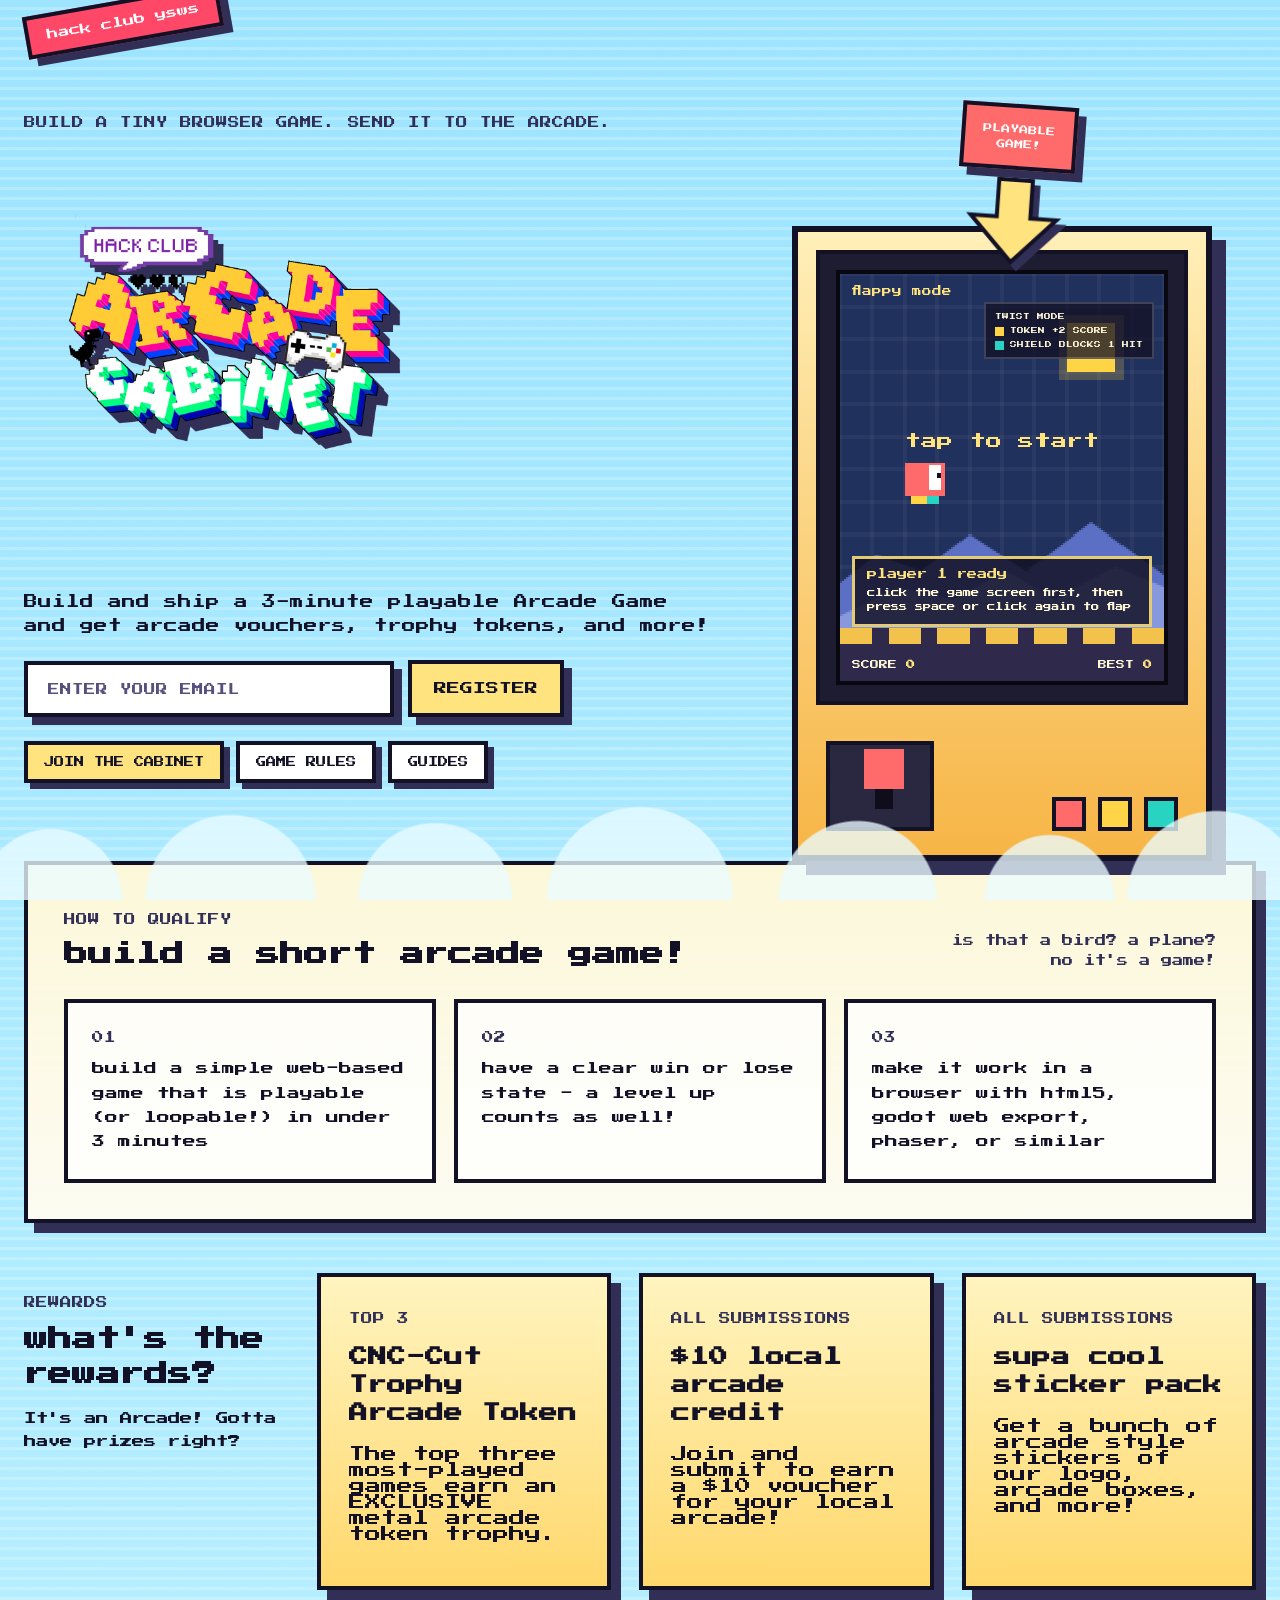
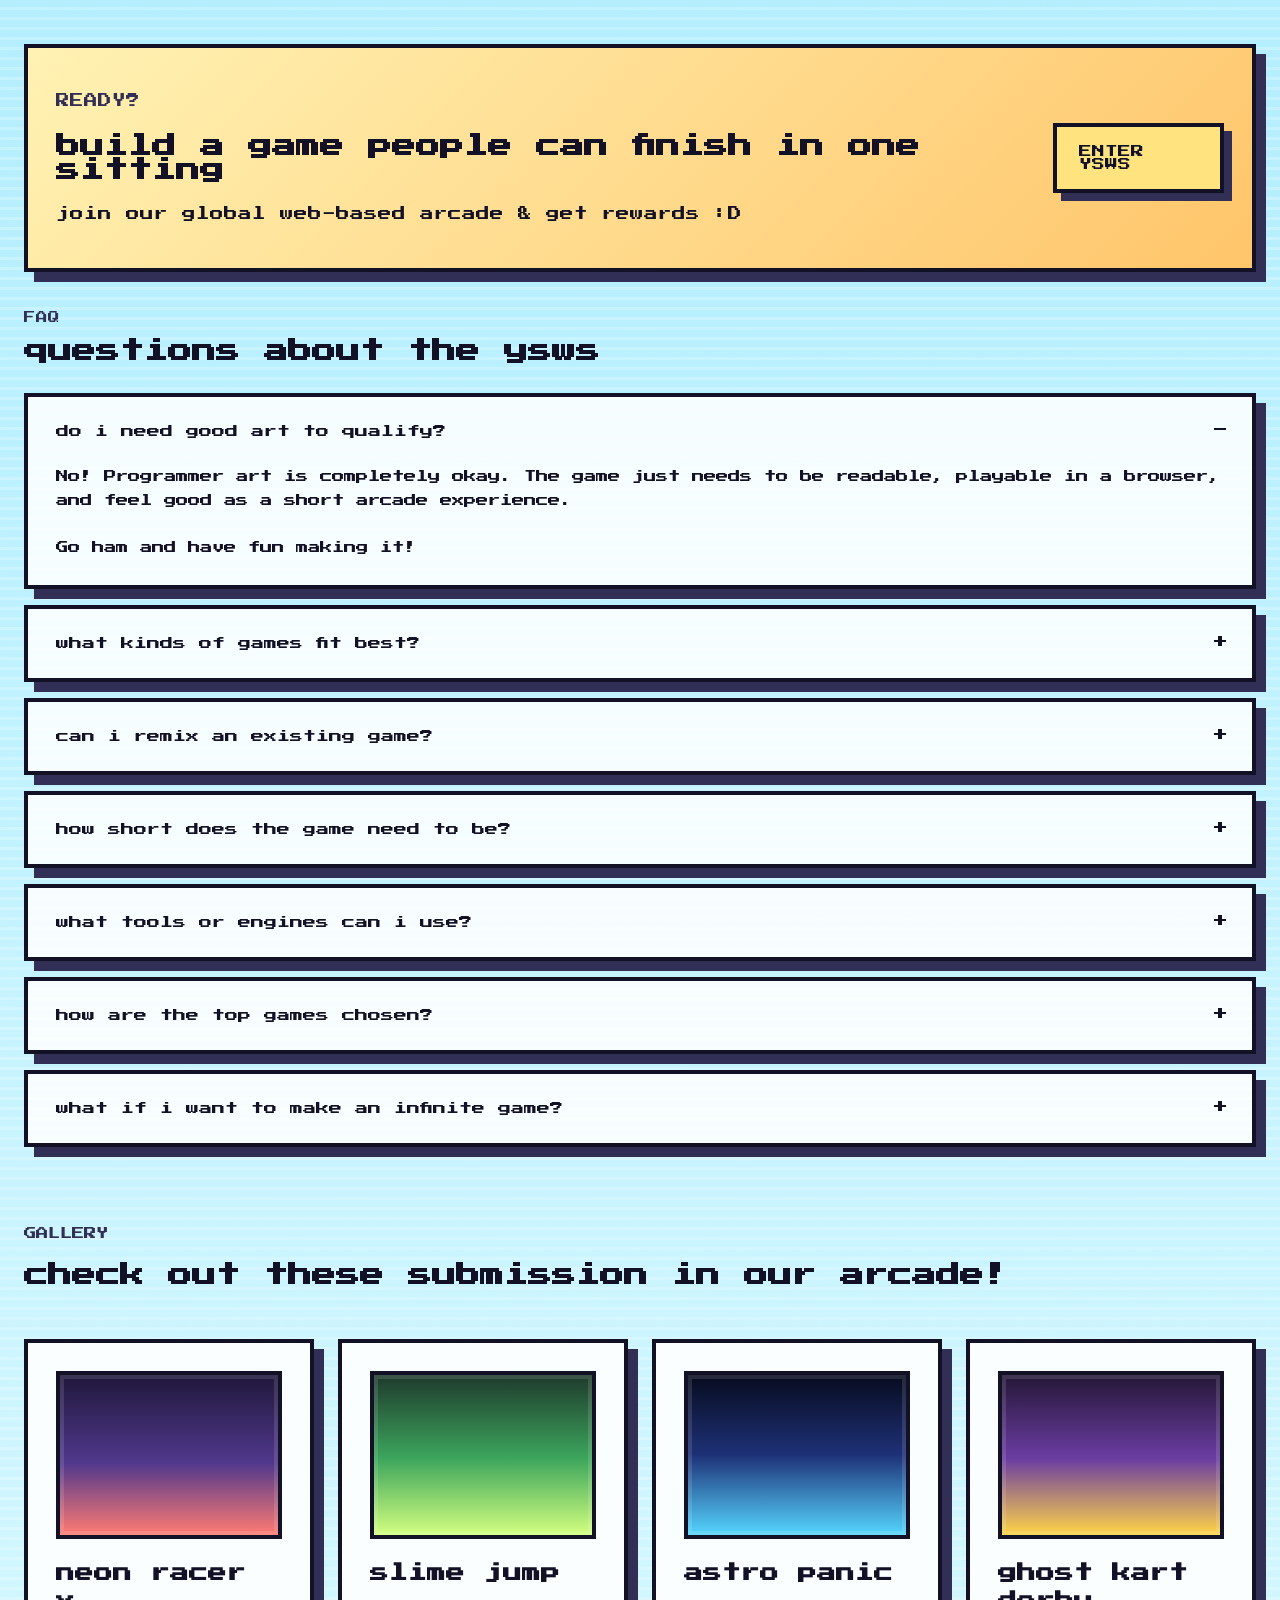
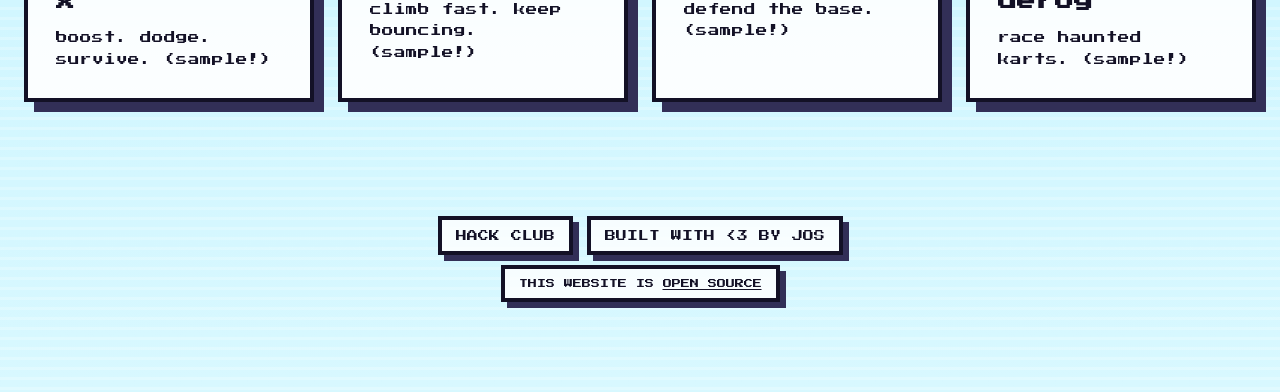
==== commit 484e3670: "feat: open source footer tag" ====
--- a/index.html
+++ b/index.html
@@ -263,8 +263,14 @@
     </main>
 
     <footer class="site-footer">
-      <a href="https://hackclub.com/" target="_blank" rel="noreferrer">hack club</a>
-      <a href="https://jos.gg/" target="_blank" rel="noreferrer">Built with &lt;3 by Jos</a>
+      <div class="footer-links">
+        <a href="https://hackclub.com/" target="_blank" rel="noreferrer">hack club</a>
+        <a href="https://jos.gg/" target="_blank" rel="noreferrer">Built with &lt;3 by Jos</a>
+      </div>
+      <span class="footer-tag">
+        This website is
+        <a href="https://github.com/JosTheDude/arcade-cabinet" target="_blank" rel="noreferrer">open source</a>
+      </span>
     </footer>
   </div>
   <script src="./transitions.js?v=20260413-2"></script>
--- a/styles.css
+++ b/styles.css
@@ -688,10 +688,10 @@
 
 .site-footer {
   display: flex;
+  flex-direction: column;
   justify-content: center;
   align-items: center;
-  flex-wrap: wrap;
-  gap: 14px;
+  gap: 10px;
   margin-top: 40px;
   padding: 18px 20px;
   text-align: center;
@@ -699,6 +699,14 @@
   text-transform: uppercase;
 }
 
+.footer-links {
+  display: flex;
+  justify-content: center;
+  align-items: center;
+  flex-wrap: wrap;
+  gap: 14px;
+}
+
 .site-footer a,
 .site-footer span {
   display: inline-block;
@@ -717,6 +725,27 @@
 .site-footer a:focus-visible {
   transform: translate(3px, 3px);
   box-shadow: 3px 3px 0 var(--shadow);
+}
+
+.footer-tag {
+  display: inline-flex;
+  align-items: center;
+  gap: 0.35rem;
+  font-size: 0.56rem;
+  padding: 6px 10px;
+}
+
+.footer-tag a,
+.footer-tag a:hover,
+.footer-tag a:focus-visible {
+  display: inline;
+  padding: 0;
+  background: transparent;
+  border: 0;
+  box-shadow: none;
+  color: inherit;
+  text-decoration: underline;
+  transform: none;
 }
 
 .info-strip,
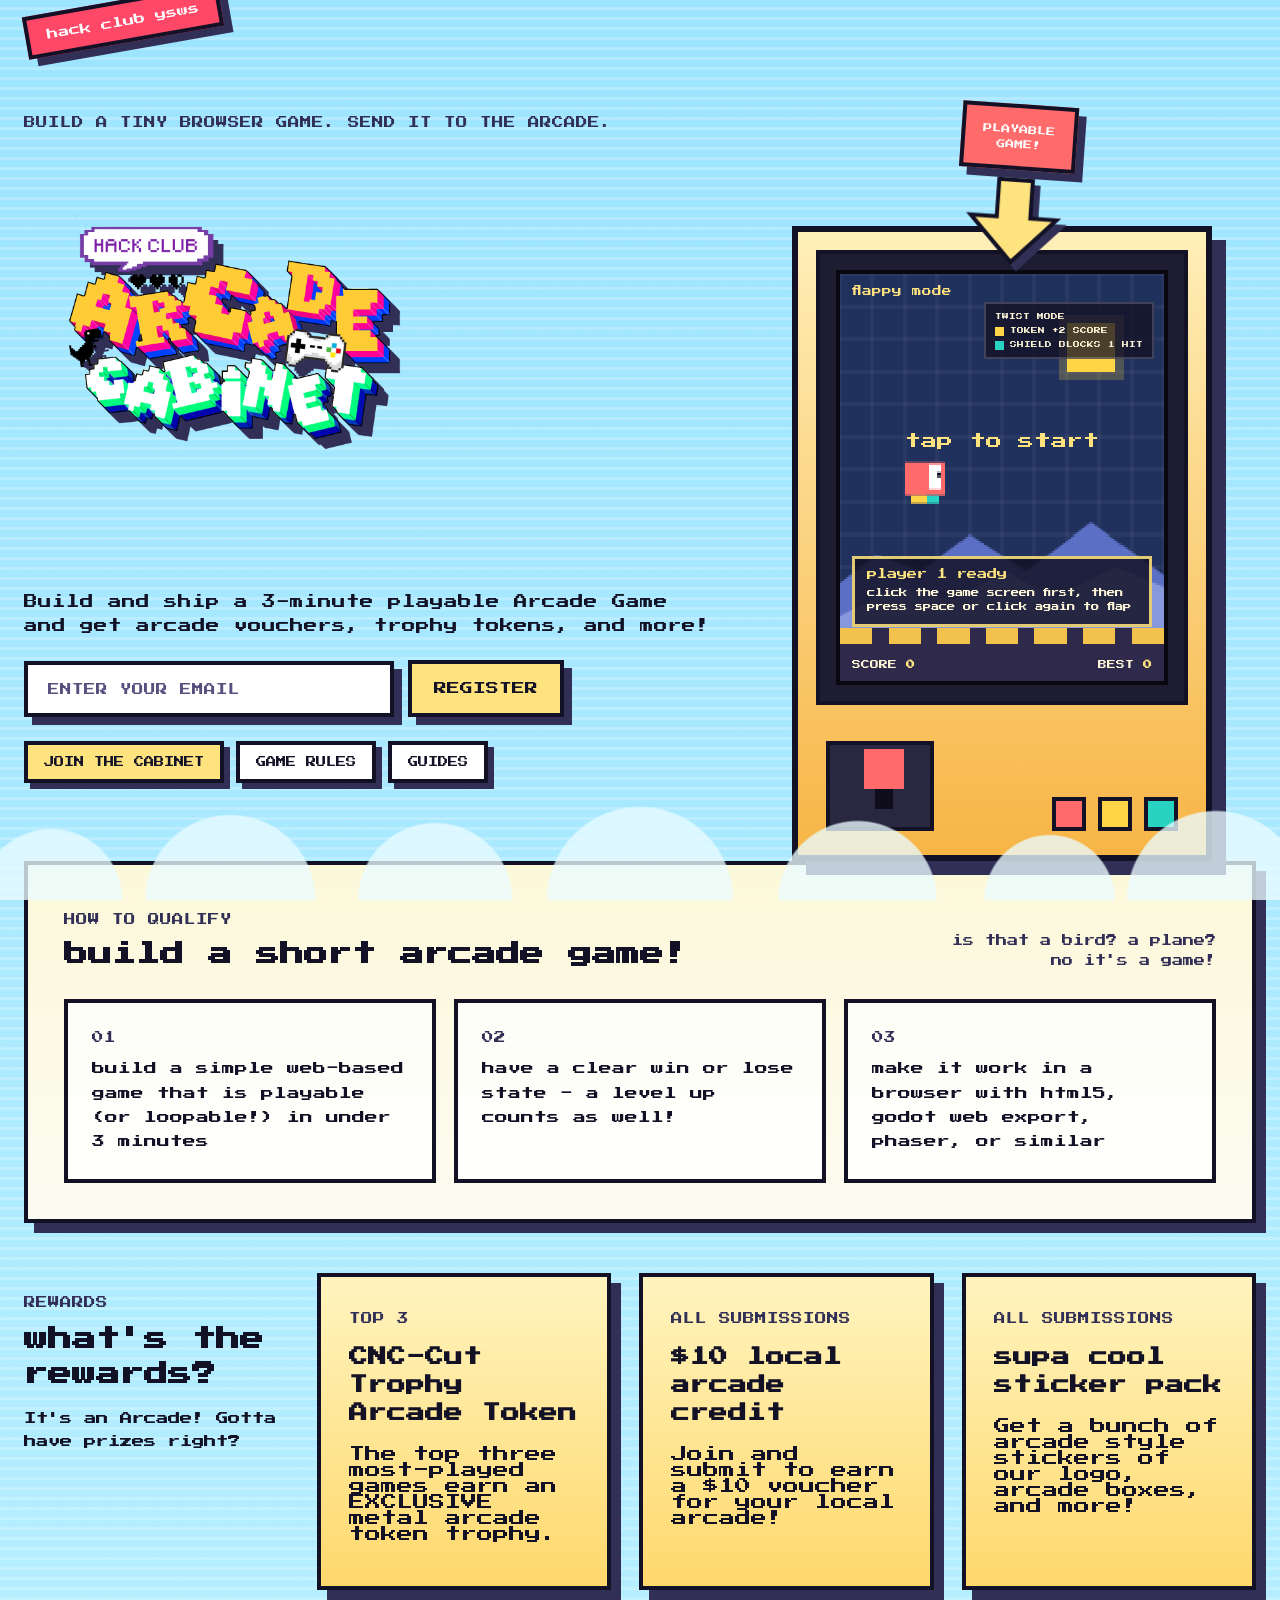
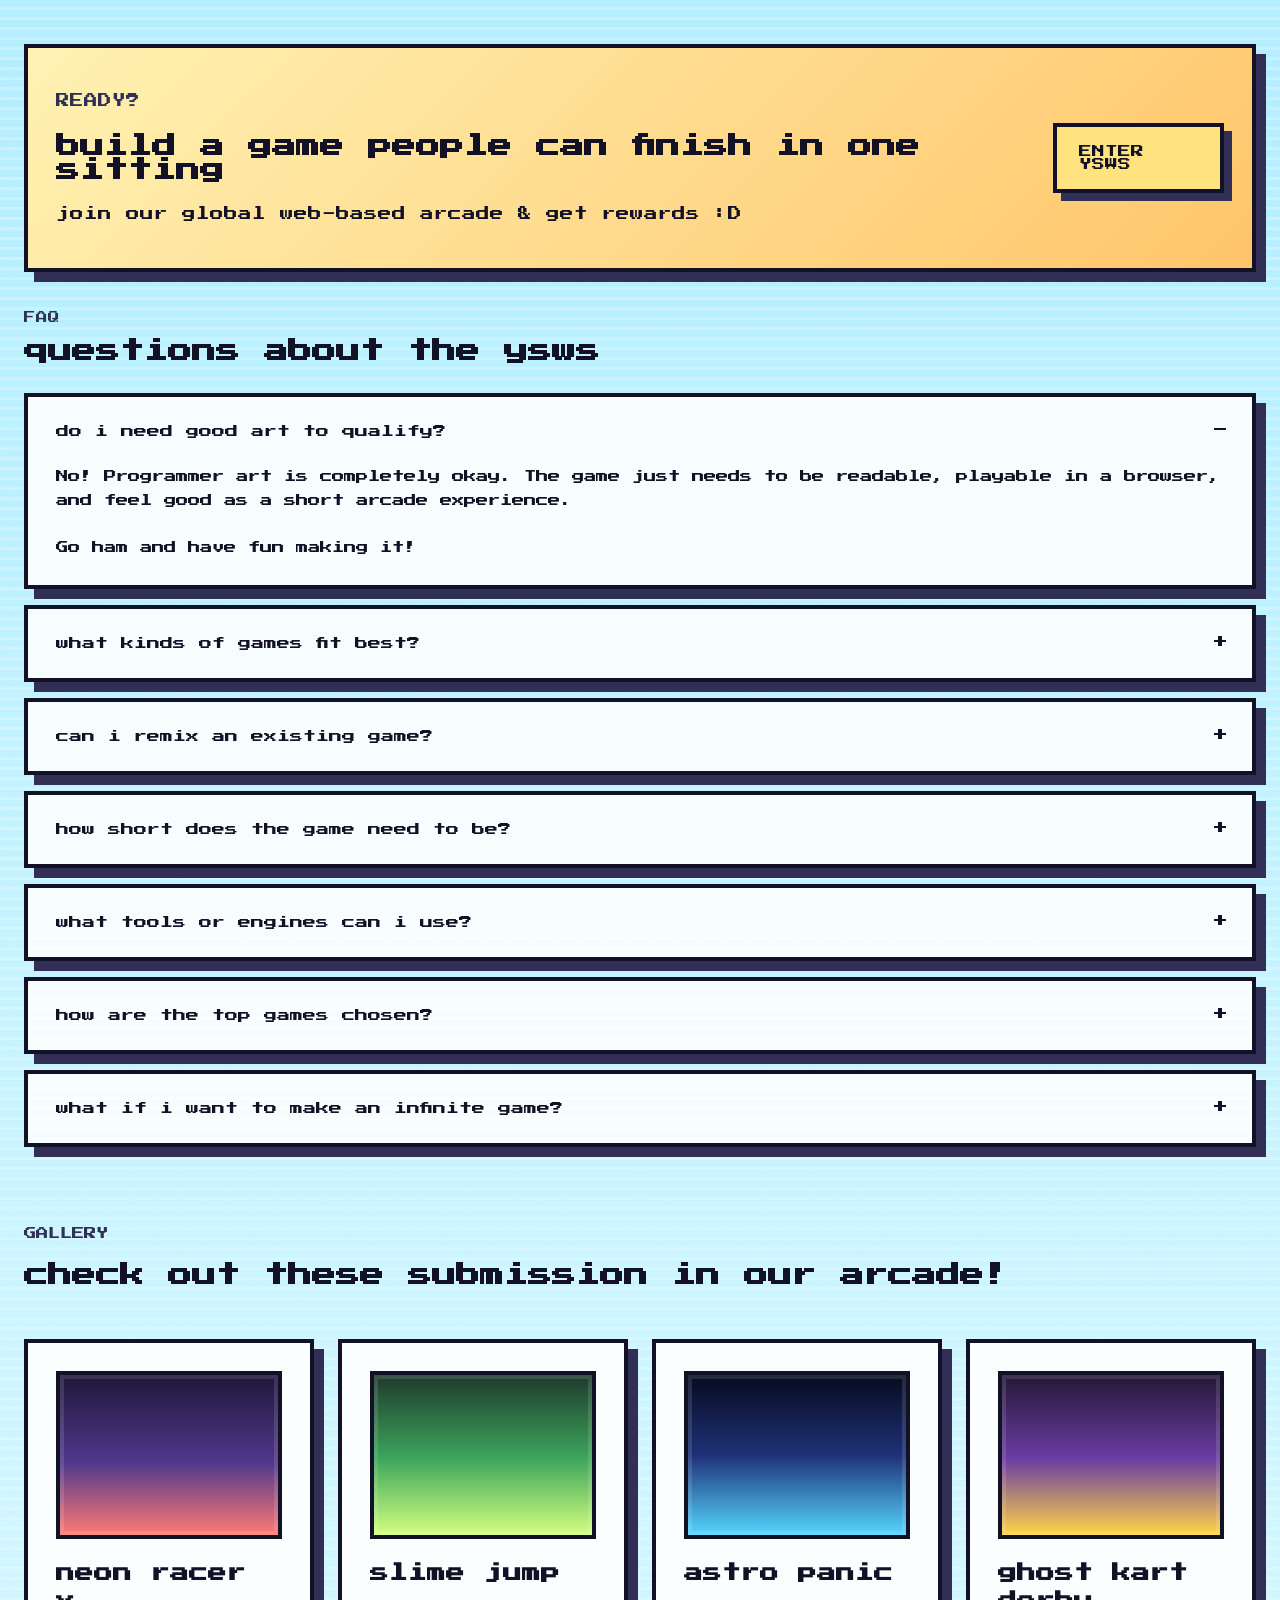
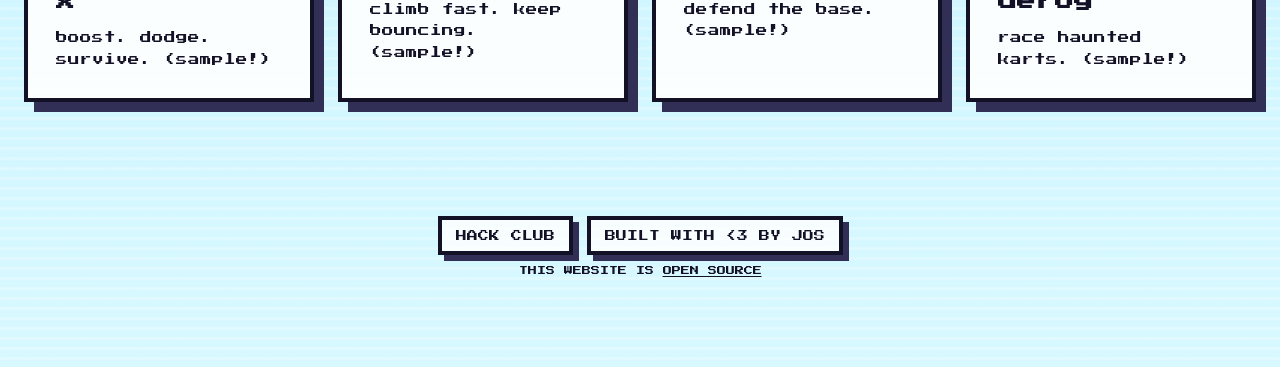
==== commit 0879dafa: "feat: improved footer display" ====
--- a/index.html
+++ b/index.html
@@ -267,10 +267,10 @@
         <a href="https://hackclub.com/" target="_blank" rel="noreferrer">hack club</a>
         <a href="https://jos.gg/" target="_blank" rel="noreferrer">Built with &lt;3 by Jos</a>
       </div>
-      <span class="footer-tag">
+      <p class="footer-tag">
         This website is
         <a href="https://github.com/JosTheDude/arcade-cabinet" target="_blank" rel="noreferrer">open source</a>
-      </span>
+      </p>
     </footer>
   </div>
   <script src="./transitions.js?v=20260413-2"></script>
--- a/styles.css
+++ b/styles.css
@@ -707,8 +707,7 @@
   gap: 14px;
 }
 
-.site-footer a,
-.site-footer span {
+.footer-links a {
   display: inline-block;
   padding: 10px 14px;
   background: rgba(255, 255, 255, 0.82);
@@ -716,36 +715,26 @@
   box-shadow: 6px 6px 0 var(--shadow);
 }
 
-.site-footer a {
+.footer-links a {
   color: var(--ink);
   text-decoration: none;
 }
 
-.site-footer a:hover,
-.site-footer a:focus-visible {
+.footer-links a:hover,
+.footer-links a:focus-visible {
   transform: translate(3px, 3px);
   box-shadow: 3px 3px 0 var(--shadow);
 }
 
 .footer-tag {
-  display: inline-flex;
-  align-items: center;
-  gap: 0.35rem;
+  margin: 0;
   font-size: 0.56rem;
-  padding: 6px 10px;
-}
-
-.footer-tag a,
-.footer-tag a:hover,
-.footer-tag a:focus-visible {
-  display: inline;
-  padding: 0;
-  background: transparent;
-  border: 0;
-  box-shadow: none;
-  color: inherit;
+  line-height: 1.4;
+}
+
+.footer-tag a {
+  color: var(--ink);
   text-decoration: underline;
-  transform: none;
 }
 
 .info-strip,
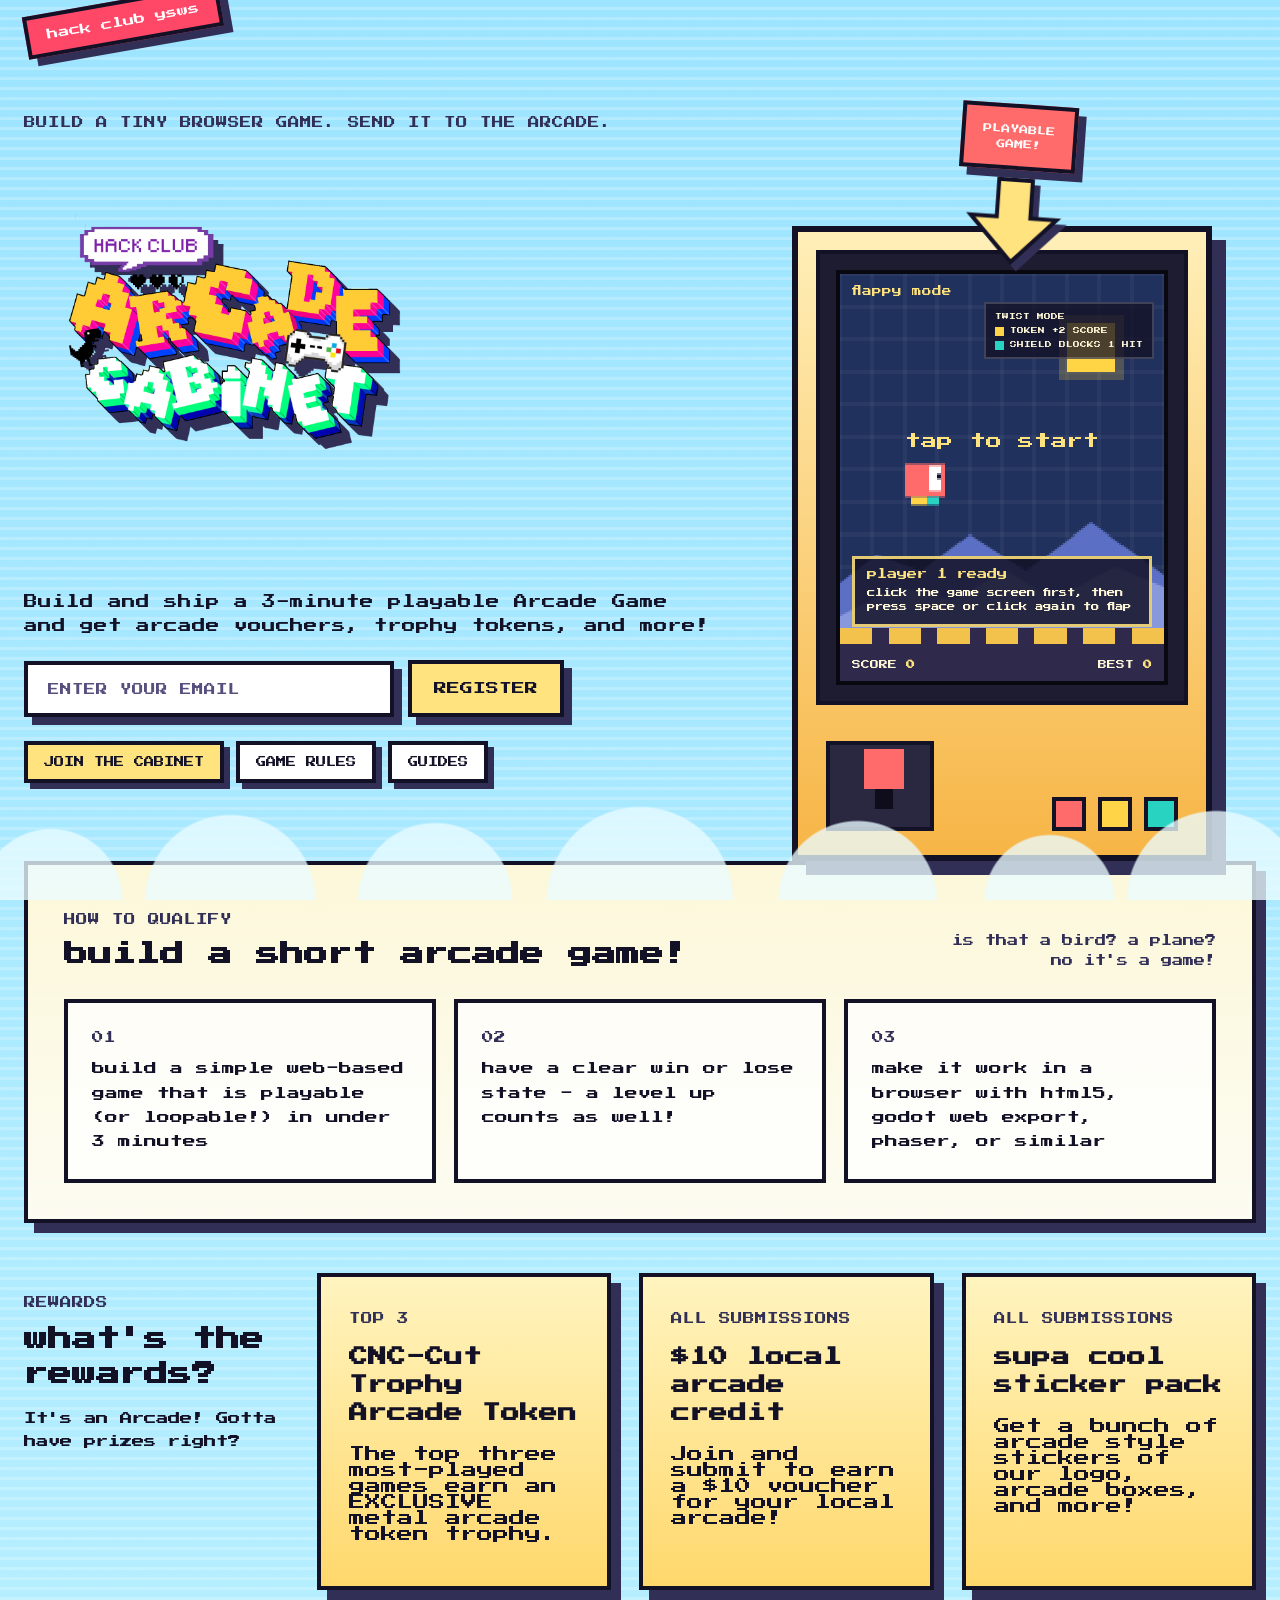
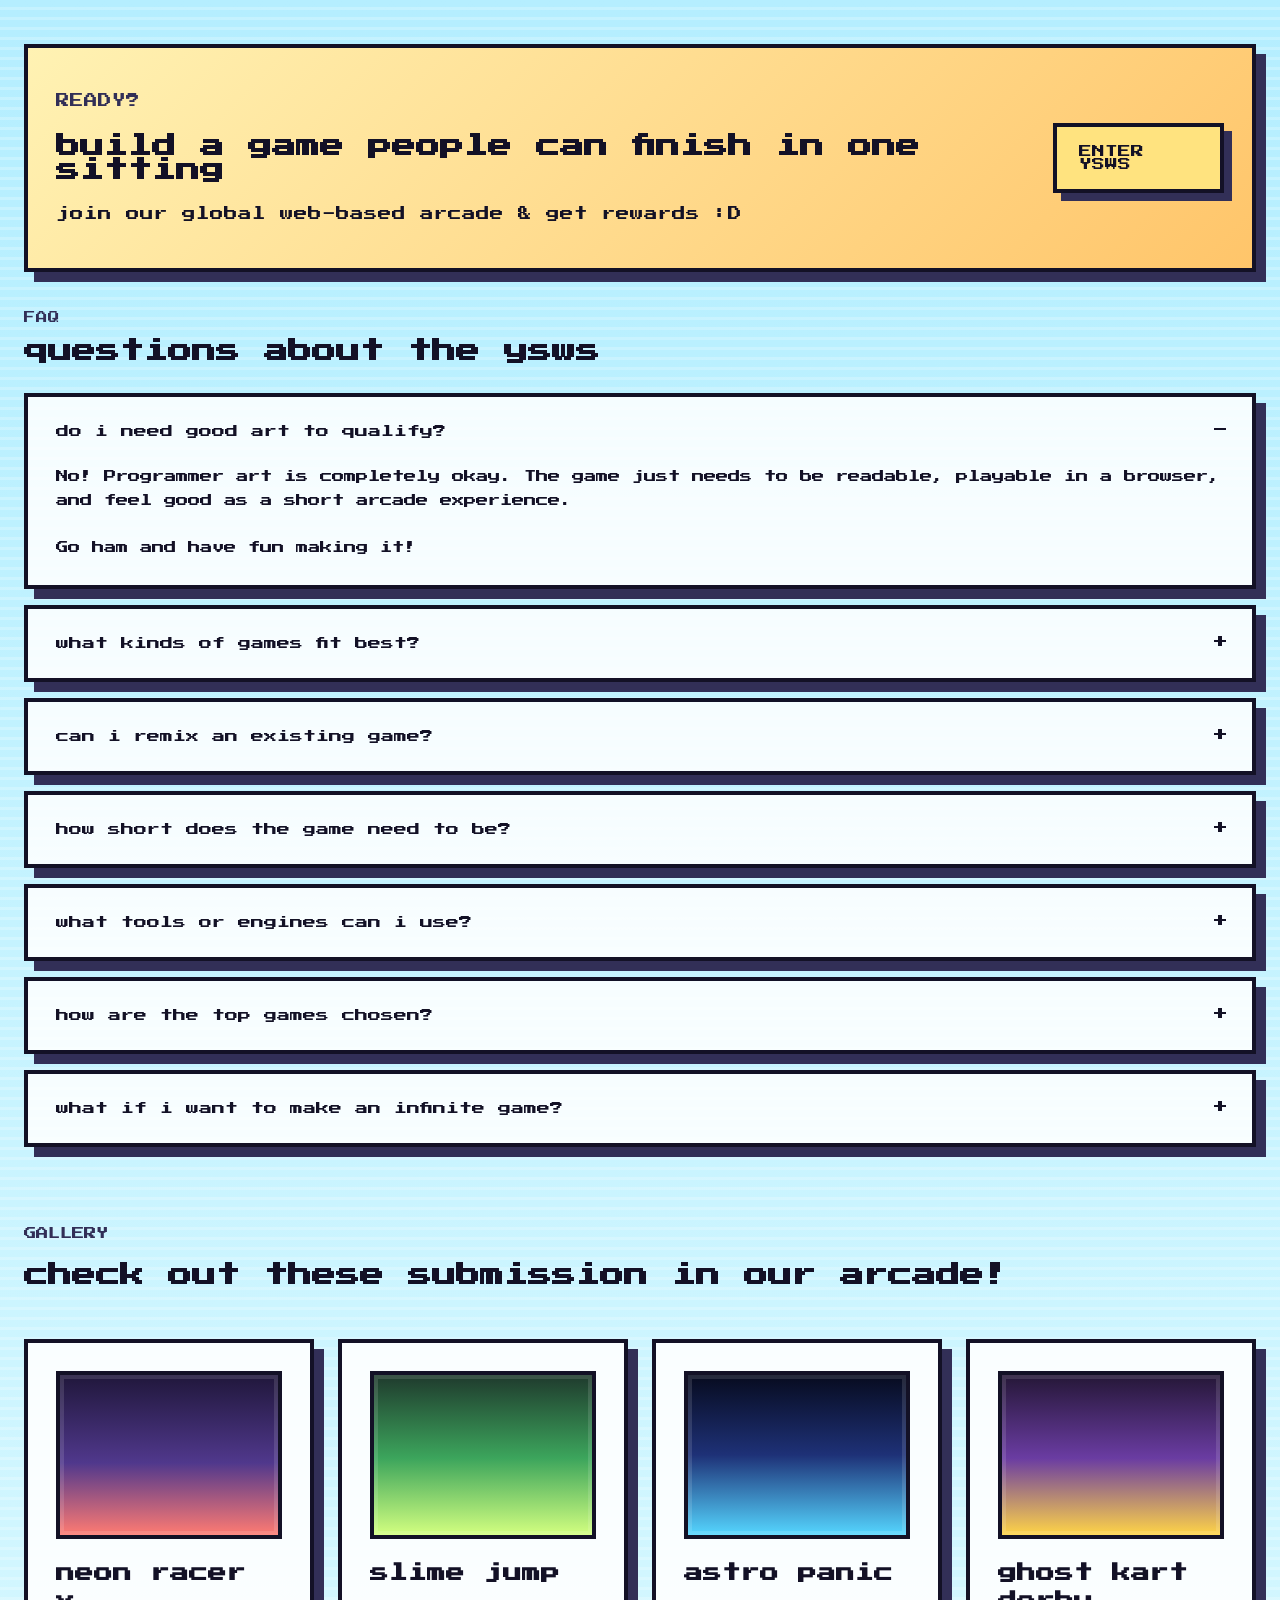
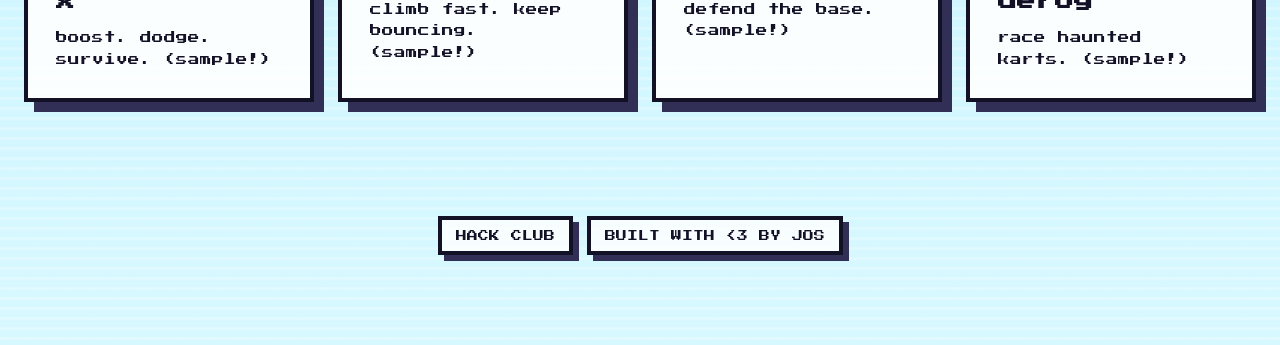
==== commit 908953d0: "feat: cache best score & improve footer" ====
--- a/index.html
+++ b/index.html
@@ -267,10 +267,6 @@
         <a href="https://hackclub.com/" target="_blank" rel="noreferrer">hack club</a>
         <a href="https://jos.gg/" target="_blank" rel="noreferrer">Built with &lt;3 by Jos</a>
       </div>
-      <p class="footer-tag">
-        This website is
-        <a href="https://github.com/JosTheDude/arcade-cabinet" target="_blank" rel="noreferrer">open source</a>
-      </p>
     </footer>
   </div>
   <script src="./transitions.js?v=20260413-2"></script>
@@ -290,10 +286,36 @@
       const restartButtonAlt = document.getElementById("restart-button-alt");
       const bestKey = "arcade-cabinet-flappy-best";
 
+      function loadBestScore() {
+        try {
+          const stored = Number(localStorage.getItem(bestKey) || 0);
+          return Number.isFinite(stored) && stored > 0 ? stored : 0;
+        } catch {
+          return 0;
+        }
+      }
+
+      function persistBestScore() {
+        try {
+          localStorage.setItem(bestKey, String(state.best));
+        } catch {
+          return;
+        }
+      }
+
+      function syncBestScore() {
+        if (state.score <= state.best) {
+          return;
+        }
+
+        state.best = state.score;
+        persistBestScore();
+      }
+
       const state = {
         mode: "ready",
         score: 0,
-        best: Number(localStorage.getItem(bestKey) || 0),
+        best: loadBestScore(),
         lastTime: 0,
         armed: false,
         bird: {
@@ -434,8 +456,7 @@
 
       function endRound() {
         state.mode = "gameover";
-        state.best = Math.max(state.best, state.score);
-        localStorage.setItem(bestKey, String(state.best));
+        syncBestScore();
         updateHud();
         setOverlay("game over", "press space, tap screen, or hit blue to restart", true);
       }
@@ -463,6 +484,7 @@
           if (!pipe.passed && pipe.x + world.pipeWidth < state.bird.x) {
             pipe.passed = true;
             state.score += 1;
+            syncBestScore();
             updateHud();
           }
         }
@@ -521,6 +543,7 @@
             state.effects.shield = 1;
           }
 
+          syncBestScore();
           updateHud();
           return false;
         });
--- a/styles.css
+++ b/styles.css
@@ -726,17 +726,6 @@
   box-shadow: 3px 3px 0 var(--shadow);
 }
 
-.footer-tag {
-  margin: 0;
-  font-size: 0.56rem;
-  line-height: 1.4;
-}
-
-.footer-tag a {
-  color: var(--ink);
-  text-decoration: underline;
-}
-
 .info-strip,
 .feature-grid,
 .rewards-strip,
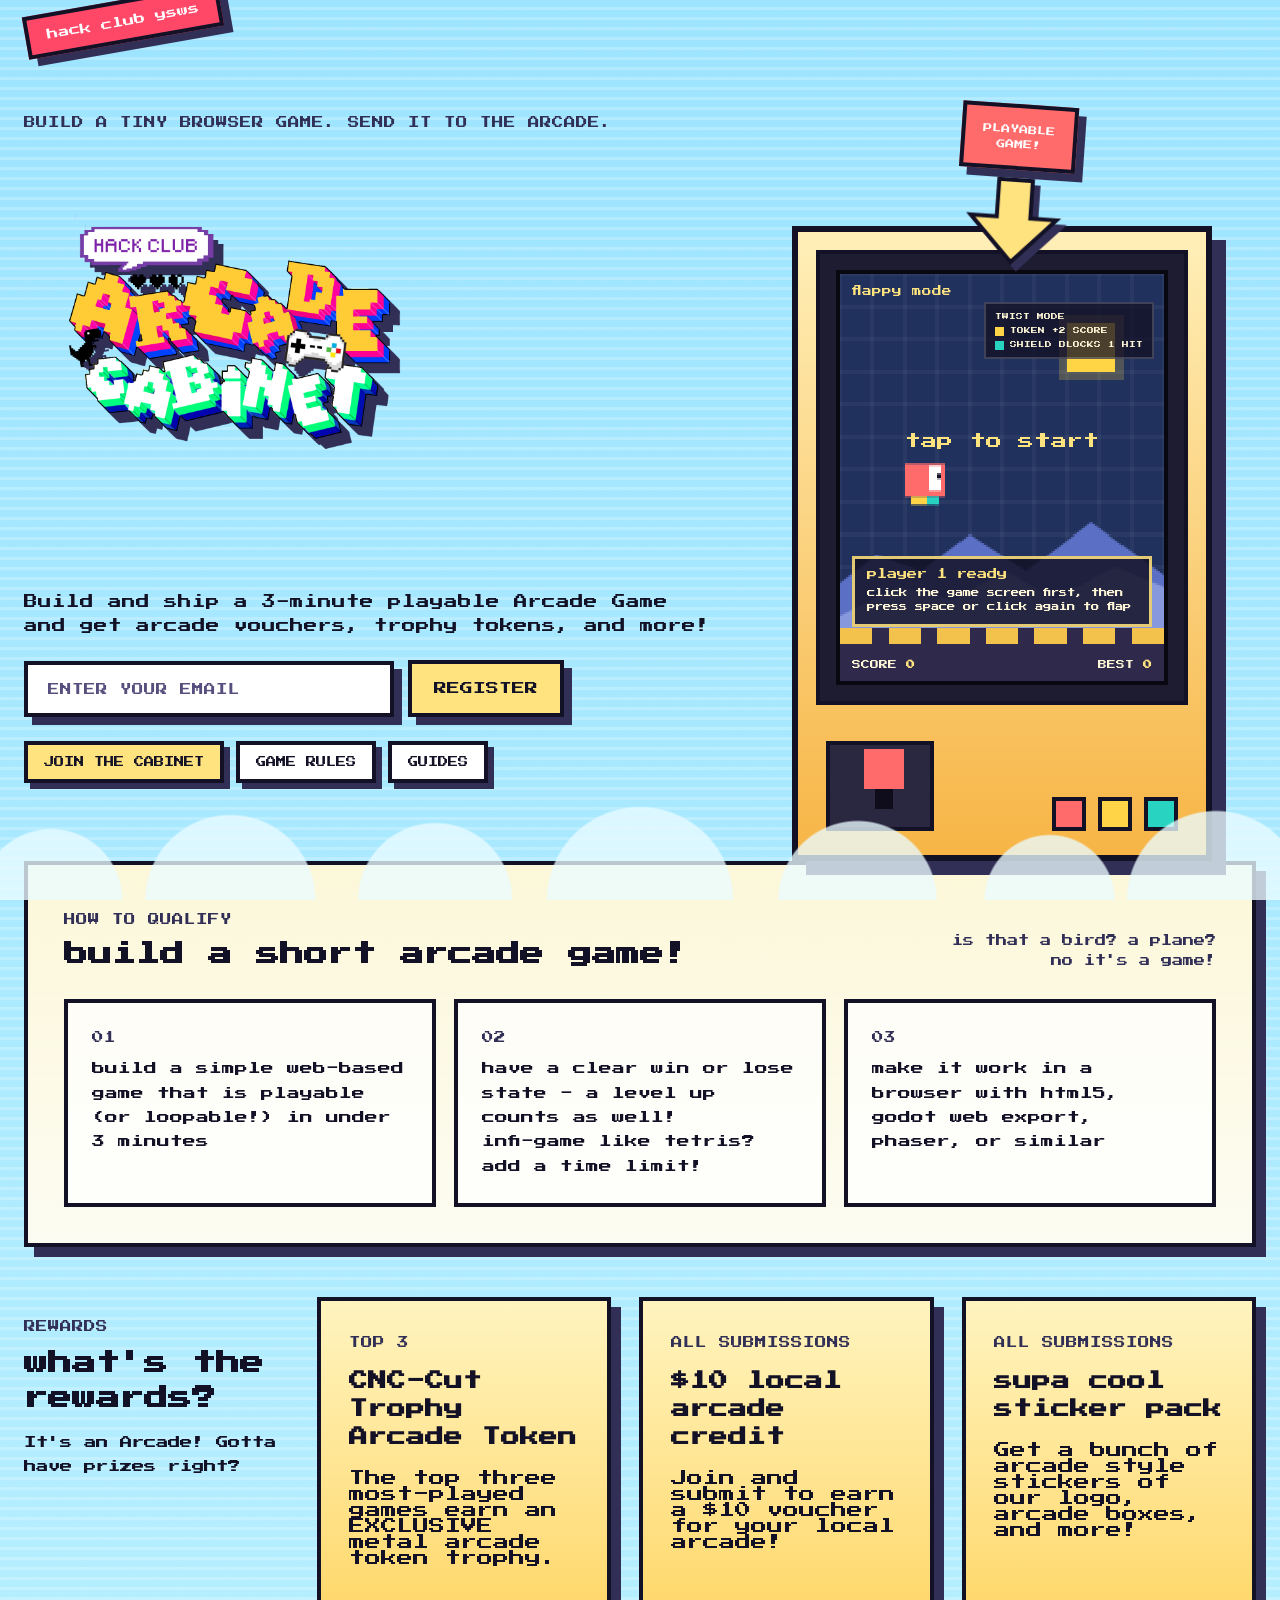
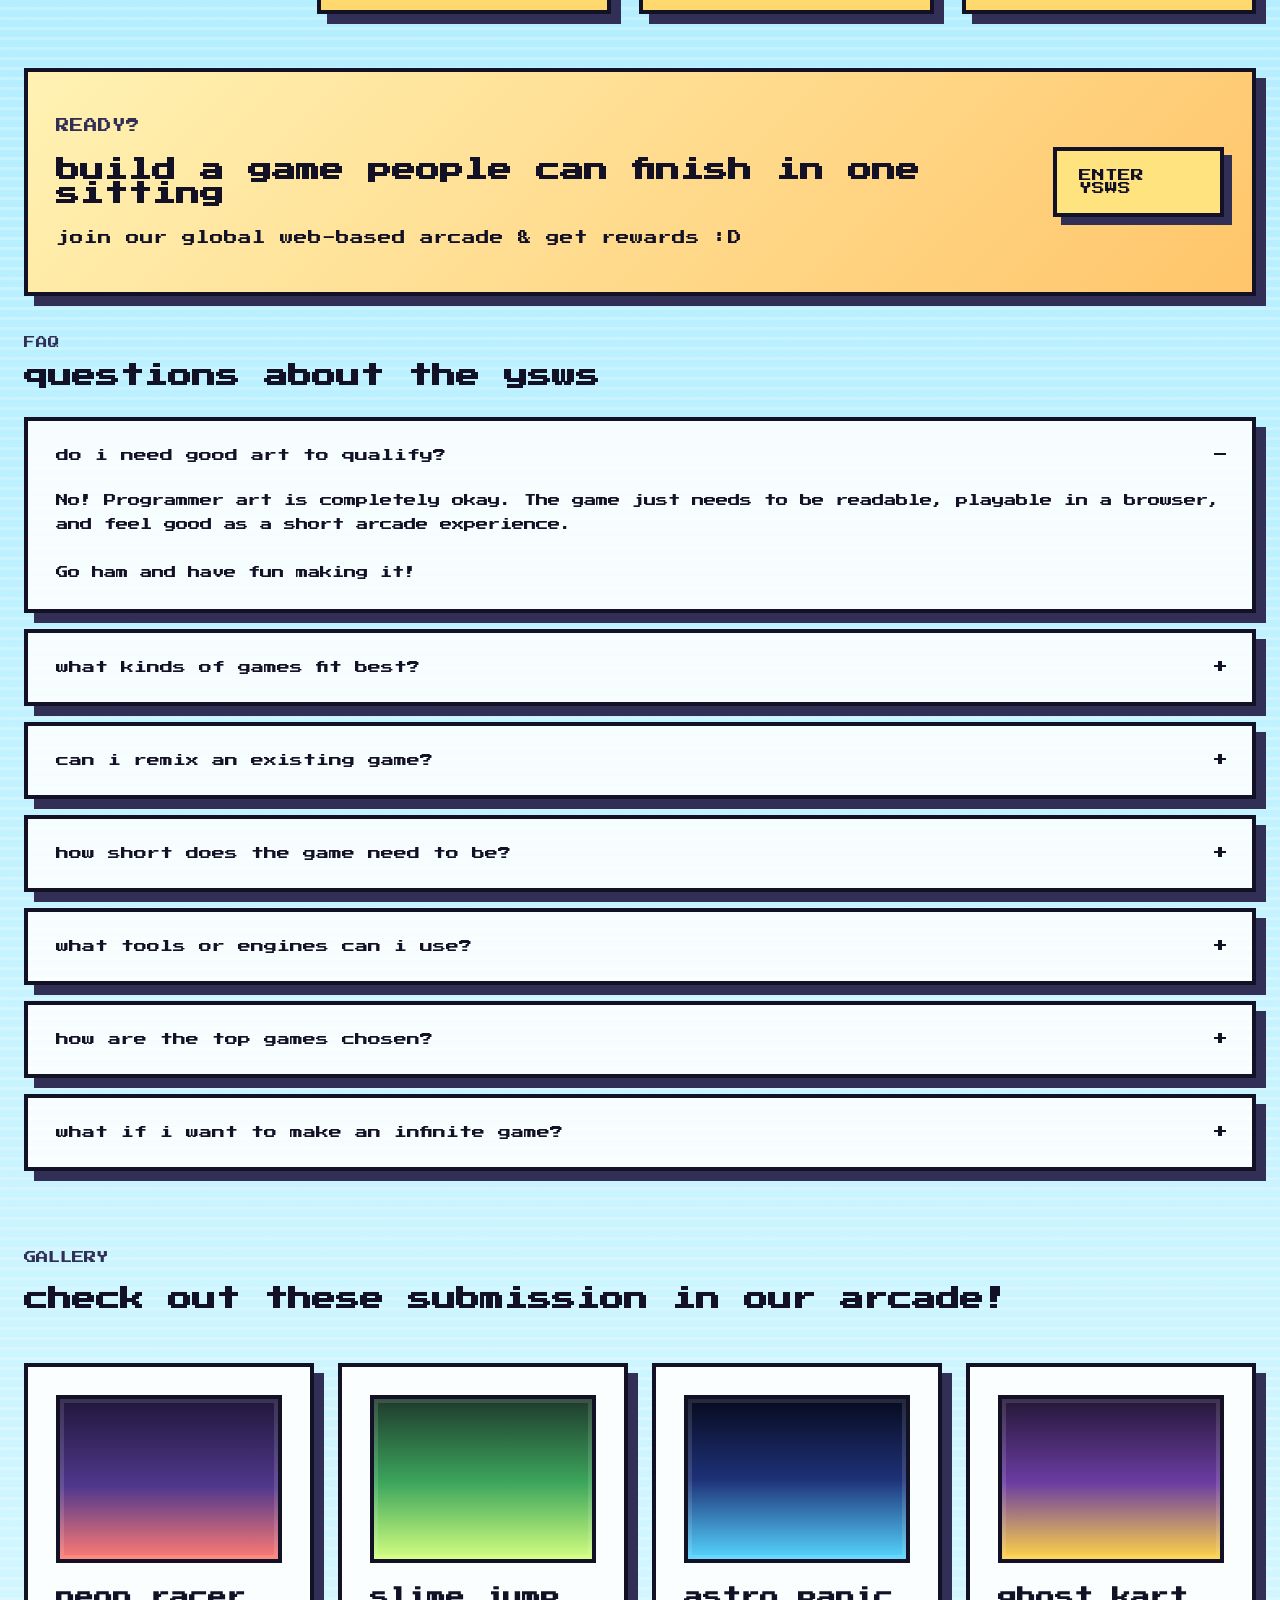
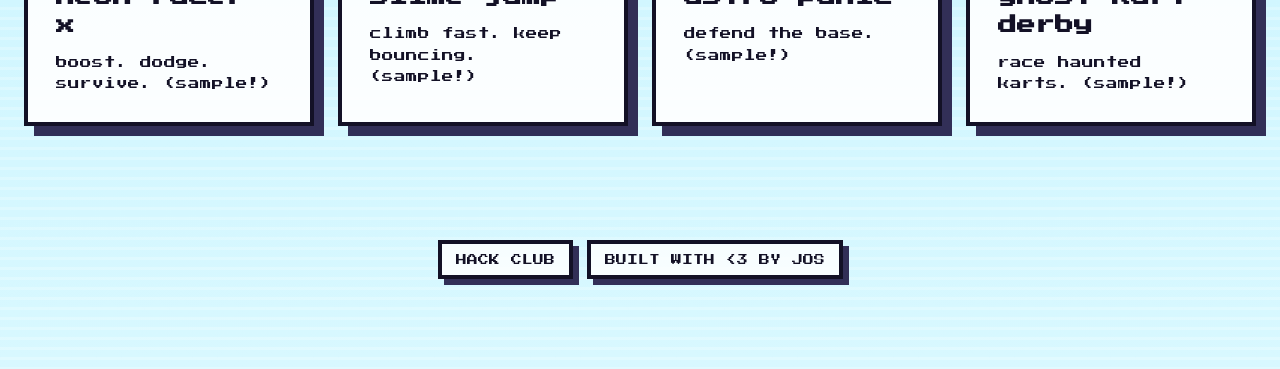
==== commit 3d7ec64b: "feat: add tetris tip" ====
--- a/index.html
+++ b/index.html
@@ -53,8 +53,7 @@
       <div class="cabinet-wrap">
         <div class="playable-callout" aria-hidden="true">
           <p>playable<br />game!</p>
-          <svg class="playable-arrow" viewBox="0 0 92 88" role="presentation" focusable="false"
-            aria-hidden="true">
+          <svg class="playable-arrow" viewBox="0 0 92 88" role="presentation" focusable="false" aria-hidden="true">
             <polygon class="playable-arrow-main" points="28,0 64,0 64,40 92,40 46,88 0,40 28,40"></polygon>
           </svg>
         </div>
@@ -76,7 +75,8 @@
               </div>
               <div class="screen-overlay" id="game-overlay">
                 <p class="overlay-title" id="overlay-title">player 1 ready</p>
-                <p class="overlay-text" id="overlay-text">click the game screen first, then press space or click again to
+                <p class="overlay-text" id="overlay-text">click the game screen first, then press space or click again
+                  to
                   flap</p>
               </div>
             </div>
@@ -120,6 +120,7 @@
             <div class="qualify-item">
               <span class="qualify-number">02</span>
               <p>have a clear win or lose state - a level up counts as well!</p>
+              <p>infi-game like tetris? add a time limit!</p>
             </div>
             <div class="qualify-item">
               <span class="qualify-number">03</span>
@@ -783,4 +784,4 @@
   </script>
 </body>
 
-</html>
+</html>
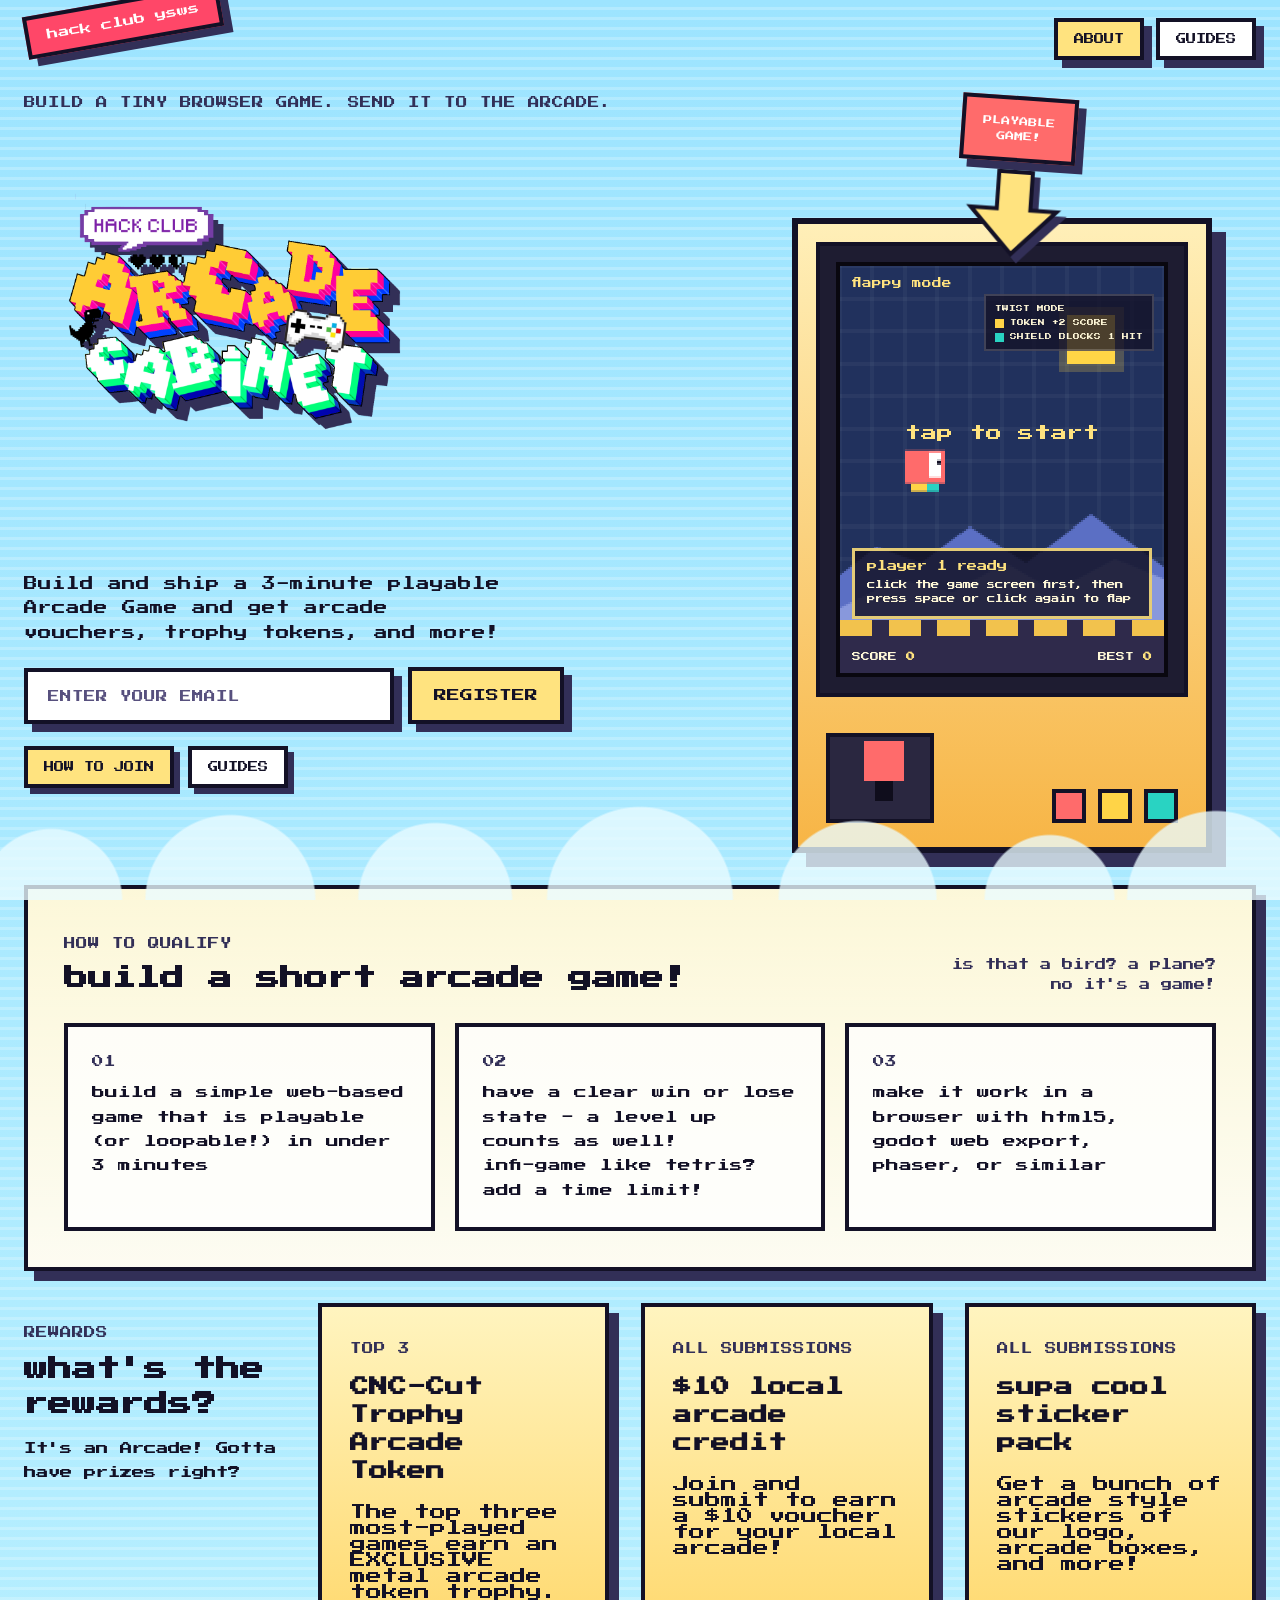
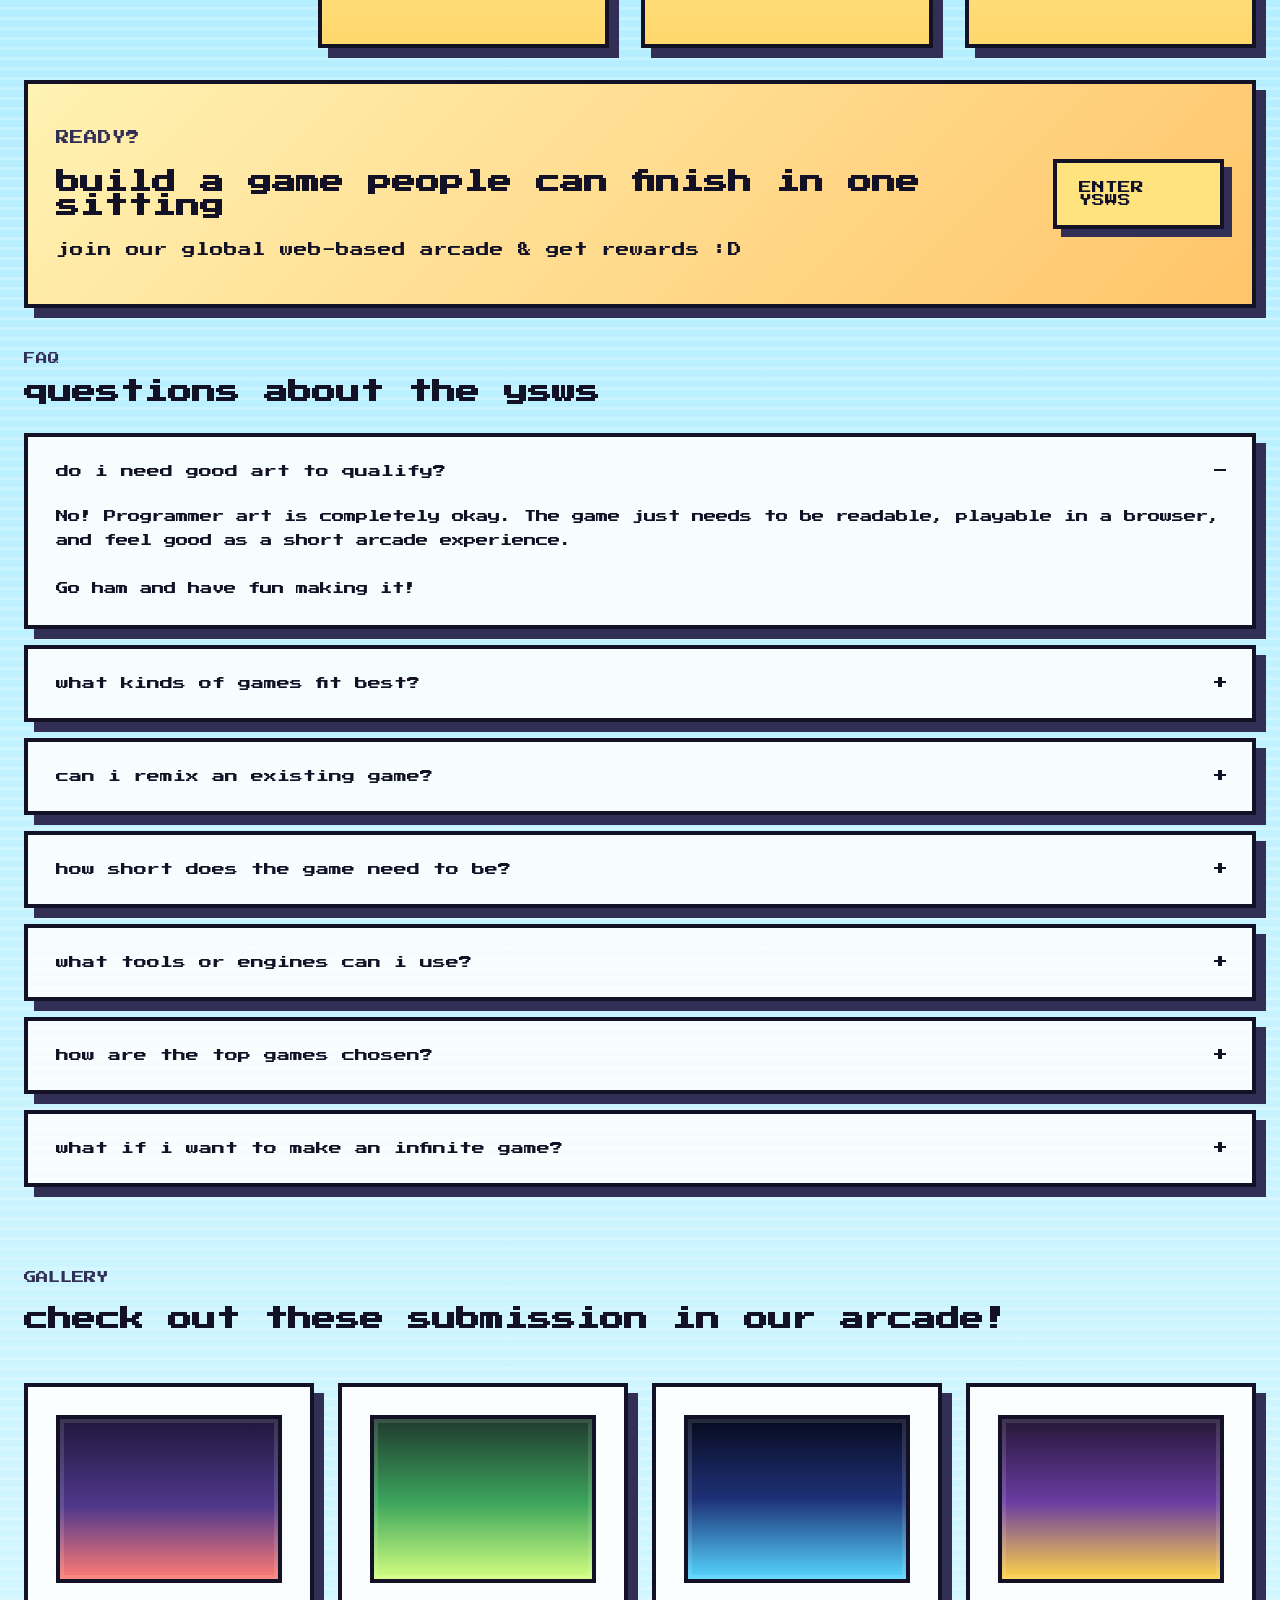
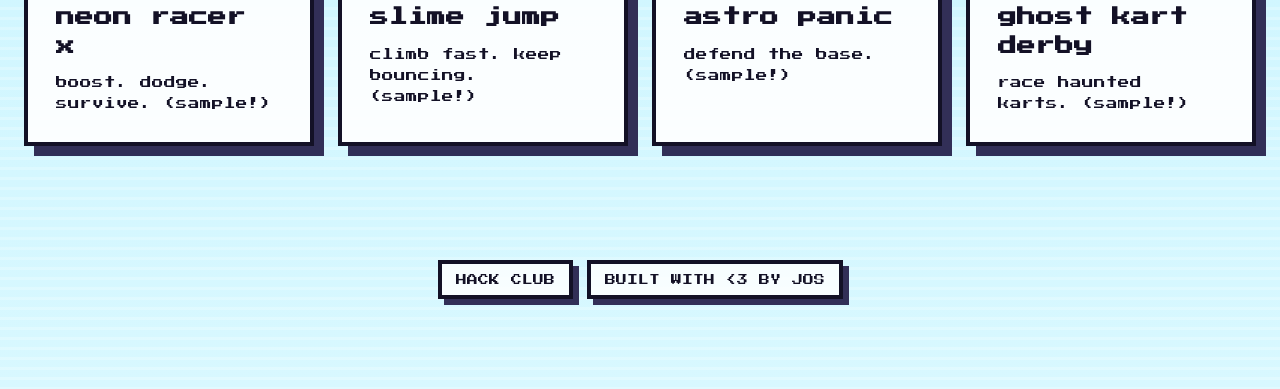
==== commit 6a227744: "feat: improved spacing, cloud design, and move side buttons to the top" ====
--- a/index.html
+++ b/index.html
@@ -17,12 +17,16 @@
   <link rel="preconnect" href="https://fonts.googleapis.com" />
   <link rel="preconnect" href="https://fonts.gstatic.com" crossorigin />
   <link href="https://fonts.googleapis.com/css2?family=Press+Start+2P&display=swap" rel="stylesheet" />
-  <link rel="stylesheet" href="./styles.css?v=20260413-3" />
+  <link rel="stylesheet" href="./styles.css?v=20260414-1" />
 </head>
 
 <body>
   <div class="transition-curtain" aria-hidden="true"></div>
   <div class="page-shell">
+    <nav class="page-select" aria-label="page select">
+      <a class="is-active" href="./index.html" aria-current="page">about</a>
+      <a href="./guides.html">guides</a>
+    </nav>
     <header class="hero">
       <a class="sticker" href="https://hackclub.com/" target="_blank" rel="noreferrer">hack club ysws</a>
       <div class="hero-copy" id="top-register">
@@ -44,8 +48,7 @@
           </div>
         </div>
         <div class="hero-actions hero-actions-secondary">
-          <a class="pixel-button primary" href="#join">join the cabinet</a>
-          <a class="pixel-button secondary" href="#requirements">game rules</a>
+          <a class="pixel-button primary" href="#requirements">how to join</a>
           <a class="pixel-button secondary" href="./guides.html">guides</a>
         </div>
       </div>
@@ -96,11 +99,6 @@
       </div>
     </header>
 
-    <aside class="side-panel right">
-      <a href="#requirements">about</a>
-      <a href="./guides.html">guides</a>
-    </aside>
-
     <main>
 
       <section class="feature-grid" id="requirements">
--- a/styles.css
+++ b/styles.css
@@ -11,6 +11,9 @@
   --screen: #18213d;
   --screen-2: #294575;
   --white: #ffffff;
+  --section-gap: clamp(24px, 3vw, 32px);
+  --hero-gap: clamp(32px, 4vw, 48px);
+  --hero-stack-gap: clamp(16px, 2vw, 22px);
 }
 
 * {
@@ -100,7 +103,7 @@
   position: relative;
   width: min(1240px, calc(100% - 48px));
   margin: 0 auto;
-  padding: 32px 0 96px;
+  padding: clamp(32px, 4vw, 48px) 0 clamp(72px, 8vw, 96px);
 }
 
 .guides-shell {
@@ -110,9 +113,20 @@
 .hero {
   display: grid;
   grid-template-columns: 1.2fr 0.8fr;
-  gap: 48px;
-  align-items: center;
-  min-height: 78vh;
+  gap: var(--hero-gap);
+  align-items: start;
+  padding-top: clamp(56px, 7vw, 88px);
+  padding-bottom: clamp(24px, 4vw, 40px);
+}
+
+.hero-copy {
+  display: grid;
+  align-content: start;
+  gap: var(--hero-stack-gap);
+}
+
+.hero-copy > :where(p, h1, h2, h3) {
+  margin: 0;
 }
 
 .guides-hero {
@@ -140,6 +154,36 @@
     12px 12px 0 var(--shadow);
 }
 
+.page-select {
+  position: absolute;
+  top: 18px;
+  right: 0;
+  z-index: 40;
+  display: flex;
+  gap: 12px;
+}
+
+.page-select a {
+  padding: 12px 16px;
+  background: var(--white);
+  border: 4px solid var(--ink);
+  box-shadow: 8px 8px 0 var(--shadow);
+  color: var(--ink);
+  text-decoration: none;
+  text-transform: uppercase;
+  font-size: 0.64rem;
+}
+
+.page-select a.is-active {
+  background: var(--panel-alt);
+}
+
+.page-select a:hover,
+.page-select a:focus-visible {
+  transform: translate(4px, 4px);
+  box-shadow: 4px 4px 0 var(--shadow);
+}
+
 .sticker {
   display: inline-block;
   position: absolute;
@@ -172,7 +216,7 @@
 .hero-logo {
   display: block;
   width: min(100%, 480px);
-  margin: 22px 0 20px;
+  margin: 0;
   filter: drop-shadow(10px 10px 0 var(--shadow));
 }
 
@@ -181,7 +225,7 @@
   flex-wrap: wrap;
   gap: 14px;
   align-items: center;
-  margin-top: 22px;
+  margin-top: 0;
   max-width: 540px;
 }
 
@@ -267,15 +311,19 @@
   line-height: 1.8;
 }
 
+.hero-text {
+  max-width: 34ch;
+}
+
 .hero-actions {
   display: flex;
   flex-wrap: wrap;
   gap: 16px;
-  margin-top: 32px;
+  margin-top: 0;
 }
 
 .hero-actions-secondary {
-  margin-top: 18px;
+  margin-top: 0;
   gap: 12px;
 }
 
@@ -655,35 +703,9 @@
   outline-offset: 3px;
 }
 
-.side-panel {
-  position: absolute;
-  top: 96px;
-  display: flex;
-  flex-direction: column;
-  gap: 18px;
-  z-index: 30;
-}
-
-.side-panel.right {
-  right: -96px;
-}
-
-.side-panel a {
-  writing-mode: vertical-rl;
-  text-orientation: mixed;
-  padding: 18px 10px;
-  background: var(--white);
-  border: 4px solid var(--ink);
-  box-shadow: 8px 8px 0 var(--shadow);
-  color: var(--ink);
-  text-decoration: none;
-  text-transform: uppercase;
-  font-size: 0.75rem;
-}
-
 main {
   display: grid;
-  gap: 28px;
+  gap: var(--section-gap);
 }
 
 .site-footer {
@@ -767,7 +789,7 @@
 }
 
 .feature-wide {
-  padding: 36px;
+  padding: clamp(24px, 3vw, 36px);
   background: linear-gradient(180deg, rgba(255, 248, 216, 0.97) 0%, rgba(255, 252, 241, 0.97) 100%);
 }
 
@@ -775,8 +797,8 @@
   display: flex;
   justify-content: space-between;
   align-items: end;
-  gap: 28px;
-  margin-bottom: 28px;
+  gap: clamp(20px, 3vw, 28px);
+  margin-bottom: clamp(20px, 3vw, 28px);
 }
 
 .feature-heading h2 {
@@ -796,11 +818,11 @@
 .qualify-grid {
   display: grid;
   grid-template-columns: repeat(3, minmax(0, 1fr));
-  gap: 18px;
+  gap: clamp(16px, 2vw, 20px);
 }
 
 .qualify-item {
-  padding: 24px;
+  padding: clamp(20px, 2.5vw, 24px);
   background: rgba(255, 255, 255, 0.76);
   border: 4px solid var(--ink);
 }
@@ -820,9 +842,8 @@
 
 .rewards-strip {
   grid-template-columns: 0.9fr 1fr 1fr 1fr;
-  gap: 28px;
-  margin-top: 22px;
-  margin-bottom: 26px;
+  gap: var(--section-gap);
+  margin: 0;
   align-items: stretch;
 }
 
@@ -1064,10 +1085,6 @@
 }
 
 @media (max-width: 1180px) {
-  .side-panel {
-    display: none;
-  }
-
   .page-shell {
     width: min(calc(100% - 32px), 1040px);
   }
@@ -1085,10 +1102,10 @@
 
   .hero {
     grid-template-columns: 1.15fr 0.85fr;
-    gap: 36px;
+    gap: clamp(28px, 3vw, 36px);
     align-items: start;
-    min-height: auto;
-    padding-top: 72px;
+    padding-top: 48px;
+    padding-bottom: 32px;
   }
 
   .sticker {
@@ -1100,14 +1117,15 @@
   }
 
   .hero-actions {
-    margin-top: 24px;
+    gap: 14px;
   }
 }
 
 @media (max-height: 760px) and (min-width: 981px) {
   .hero {
     gap: 24px;
-    padding-top: 64px;
+    padding-top: 36px;
+    padding-bottom: 24px;
   }
 
   .sticker {
@@ -1129,8 +1147,8 @@
 @media (max-width: 980px) {
   .hero {
     grid-template-columns: 1fr;
-    padding-top: 64px;
-    min-height: auto;
+    padding-top: 24px;
+    padding-bottom: 32px;
   }
 
   .cabinet {
@@ -1182,6 +1200,12 @@
   .page-shell {
     width: min(calc(100% - 20px), 100%);
     padding-bottom: 72px;
+  }
+
+  .page-select {
+    position: static;
+    justify-content: flex-end;
+    margin-bottom: 18px;
   }
 
   .sticker {
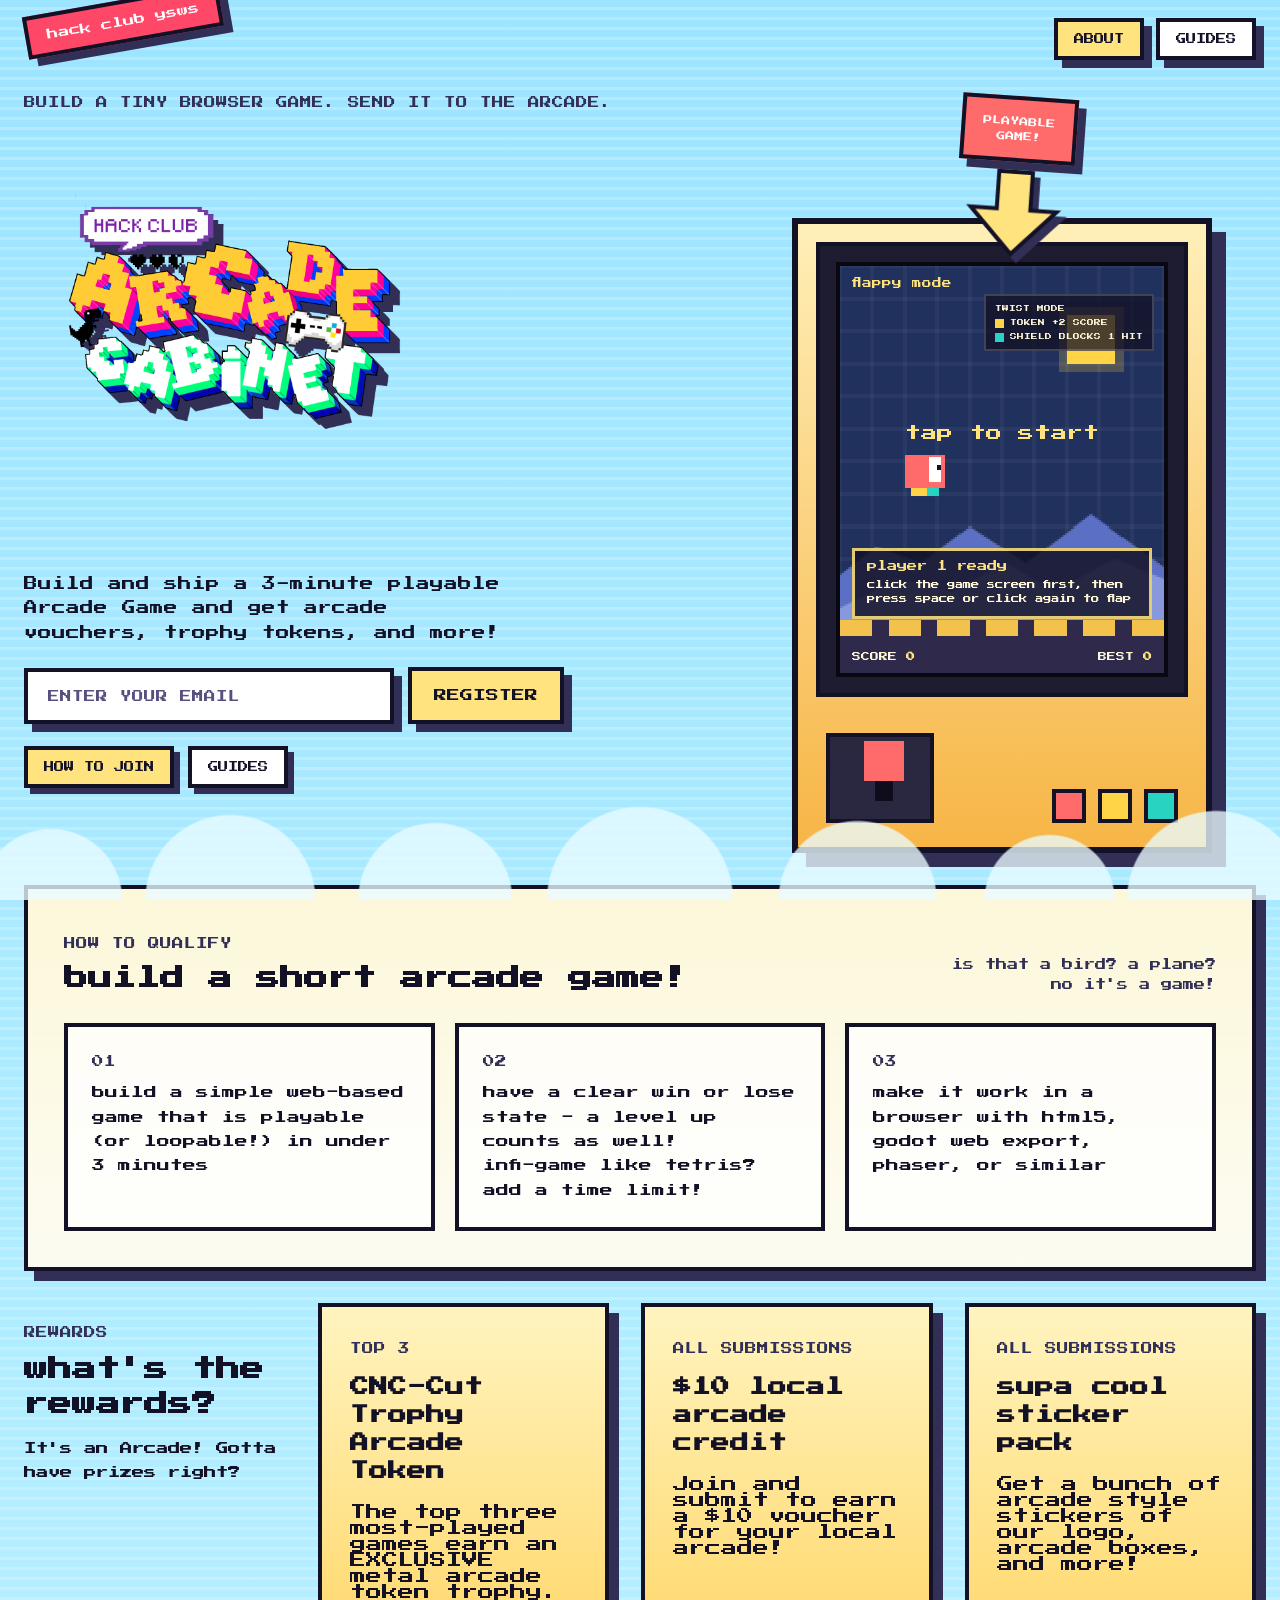
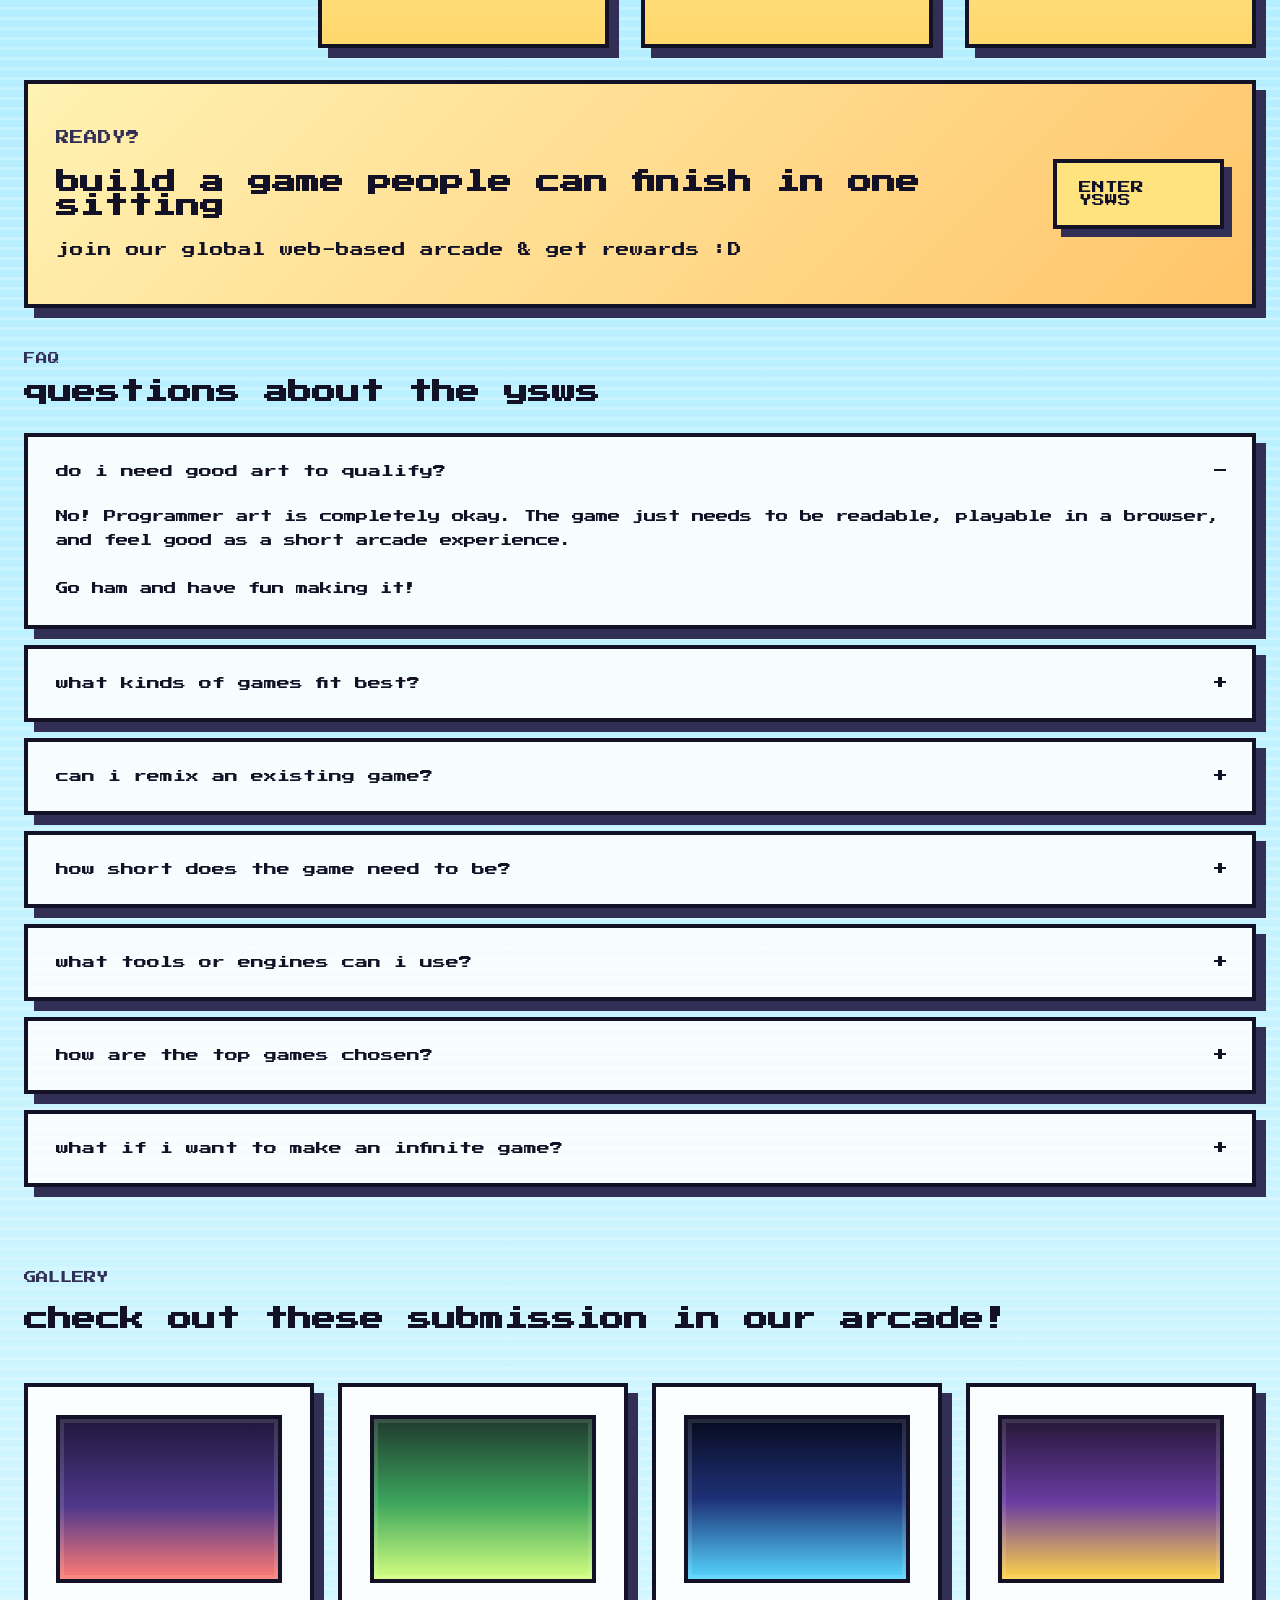
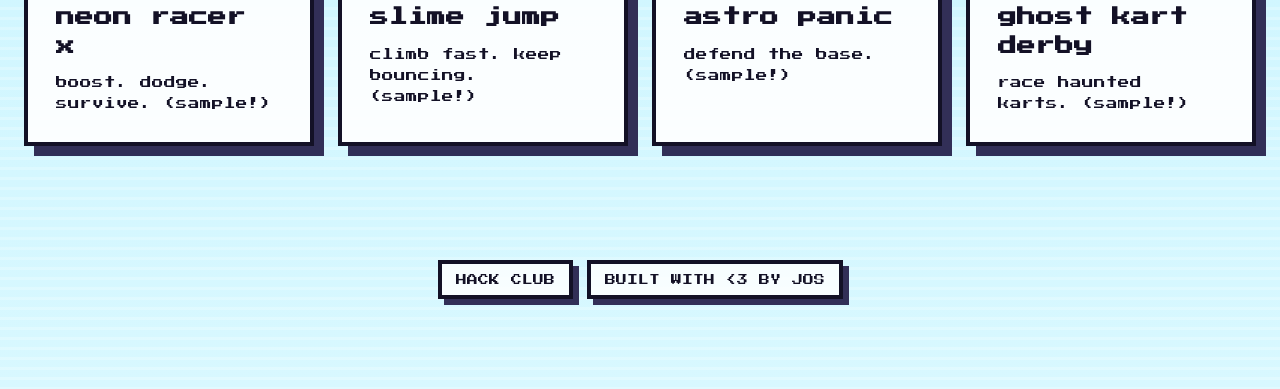
==== commit cc0ef89e: "feat: making flappy bird a bit easier" ====
--- a/index.html
+++ b/index.html
@@ -336,12 +336,12 @@
       const world = {
         width: canvas.width,
         height: canvas.height,
-        gravity: 0.19,
+        gravity: 0.18,
         flap: -3.15,
-        speed: 1.55,
-        pipeGap: 54,
+        speed: 1.45,
+        pipeGap: 60,
         pipeWidth: 20,
-        pipeInterval: 92,
+        pipeInterval: 98,
         ceiling: 18,
         floor: 174,
         tokenScore: 2
@@ -432,7 +432,7 @@
       }
 
       function spawnPipe() {
-        const gapStart = 40 + Math.random() * 70;
+        const gapStart = 44 + Math.random() * 62;
         const pipeX = world.width + 12;
 
         state.pipes.push({
@@ -782,4 +782,4 @@
   </script>
 </body>
 
-</html>+</html>
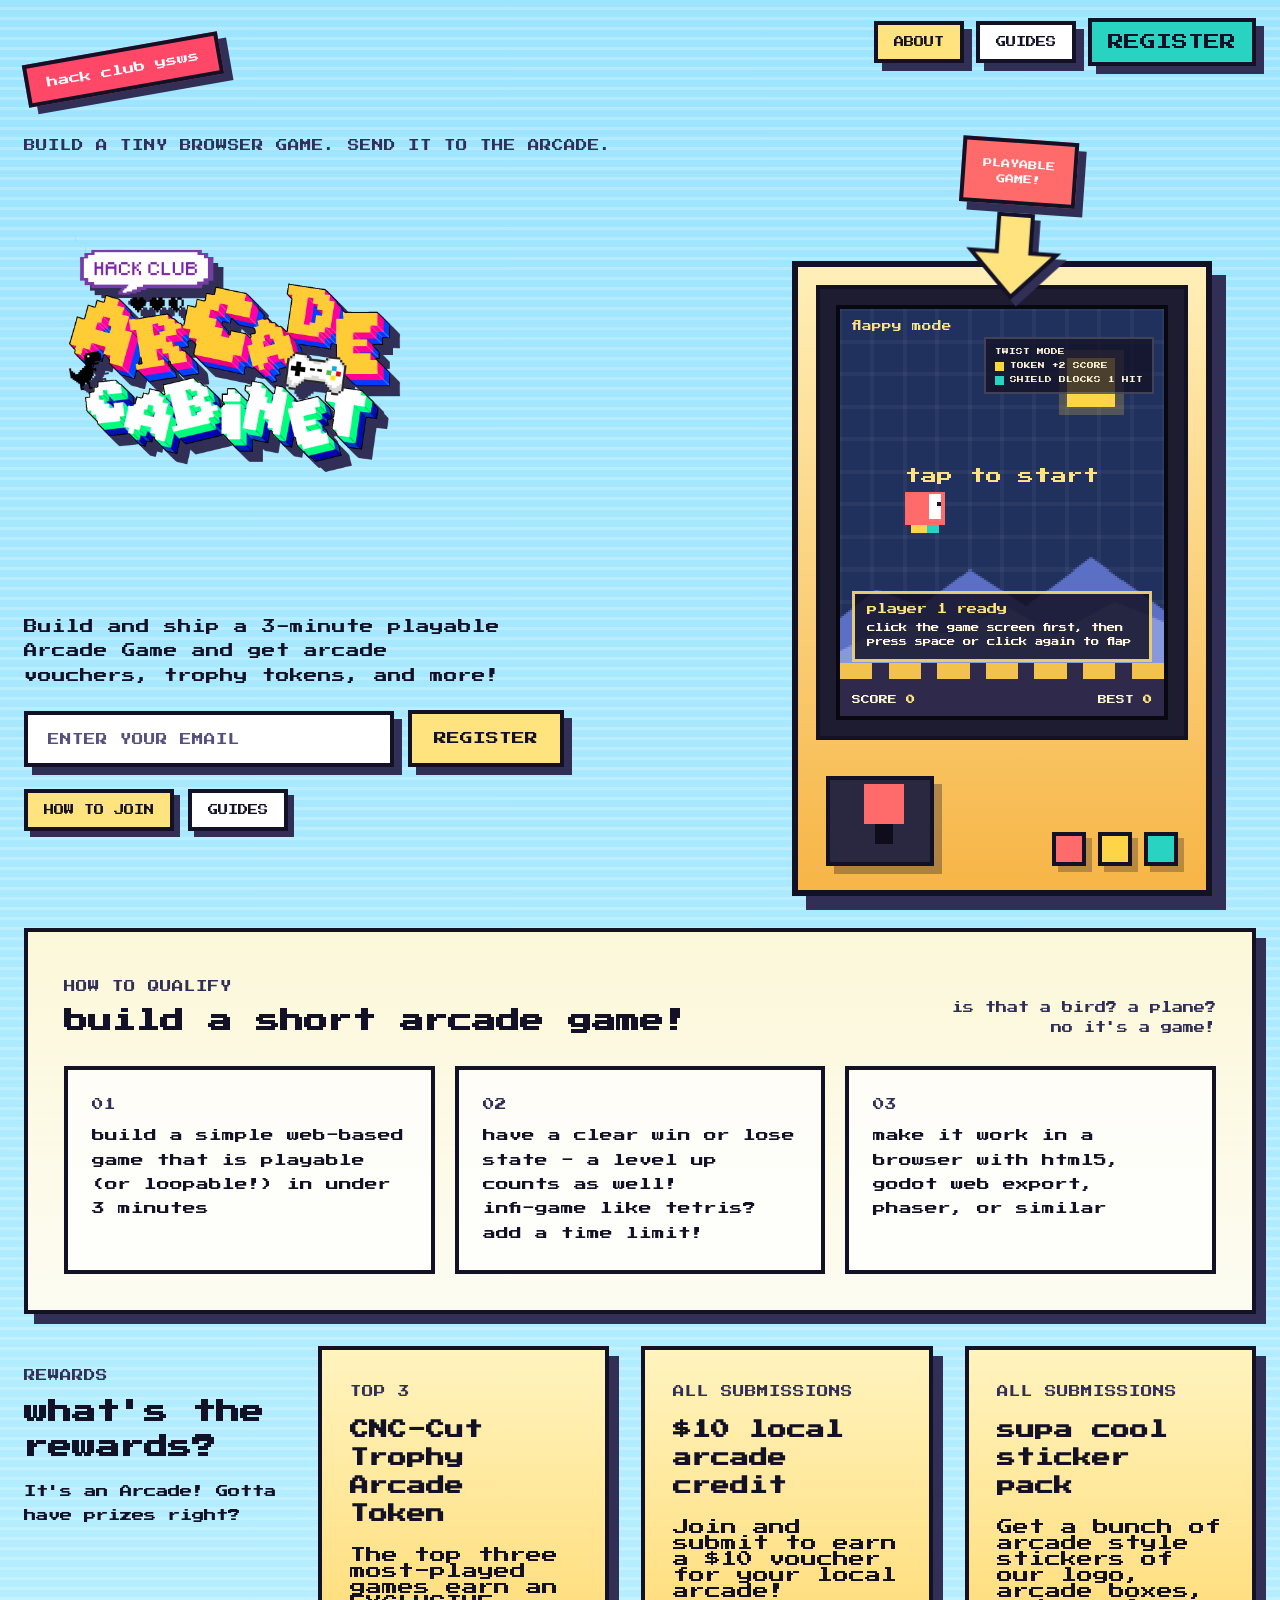
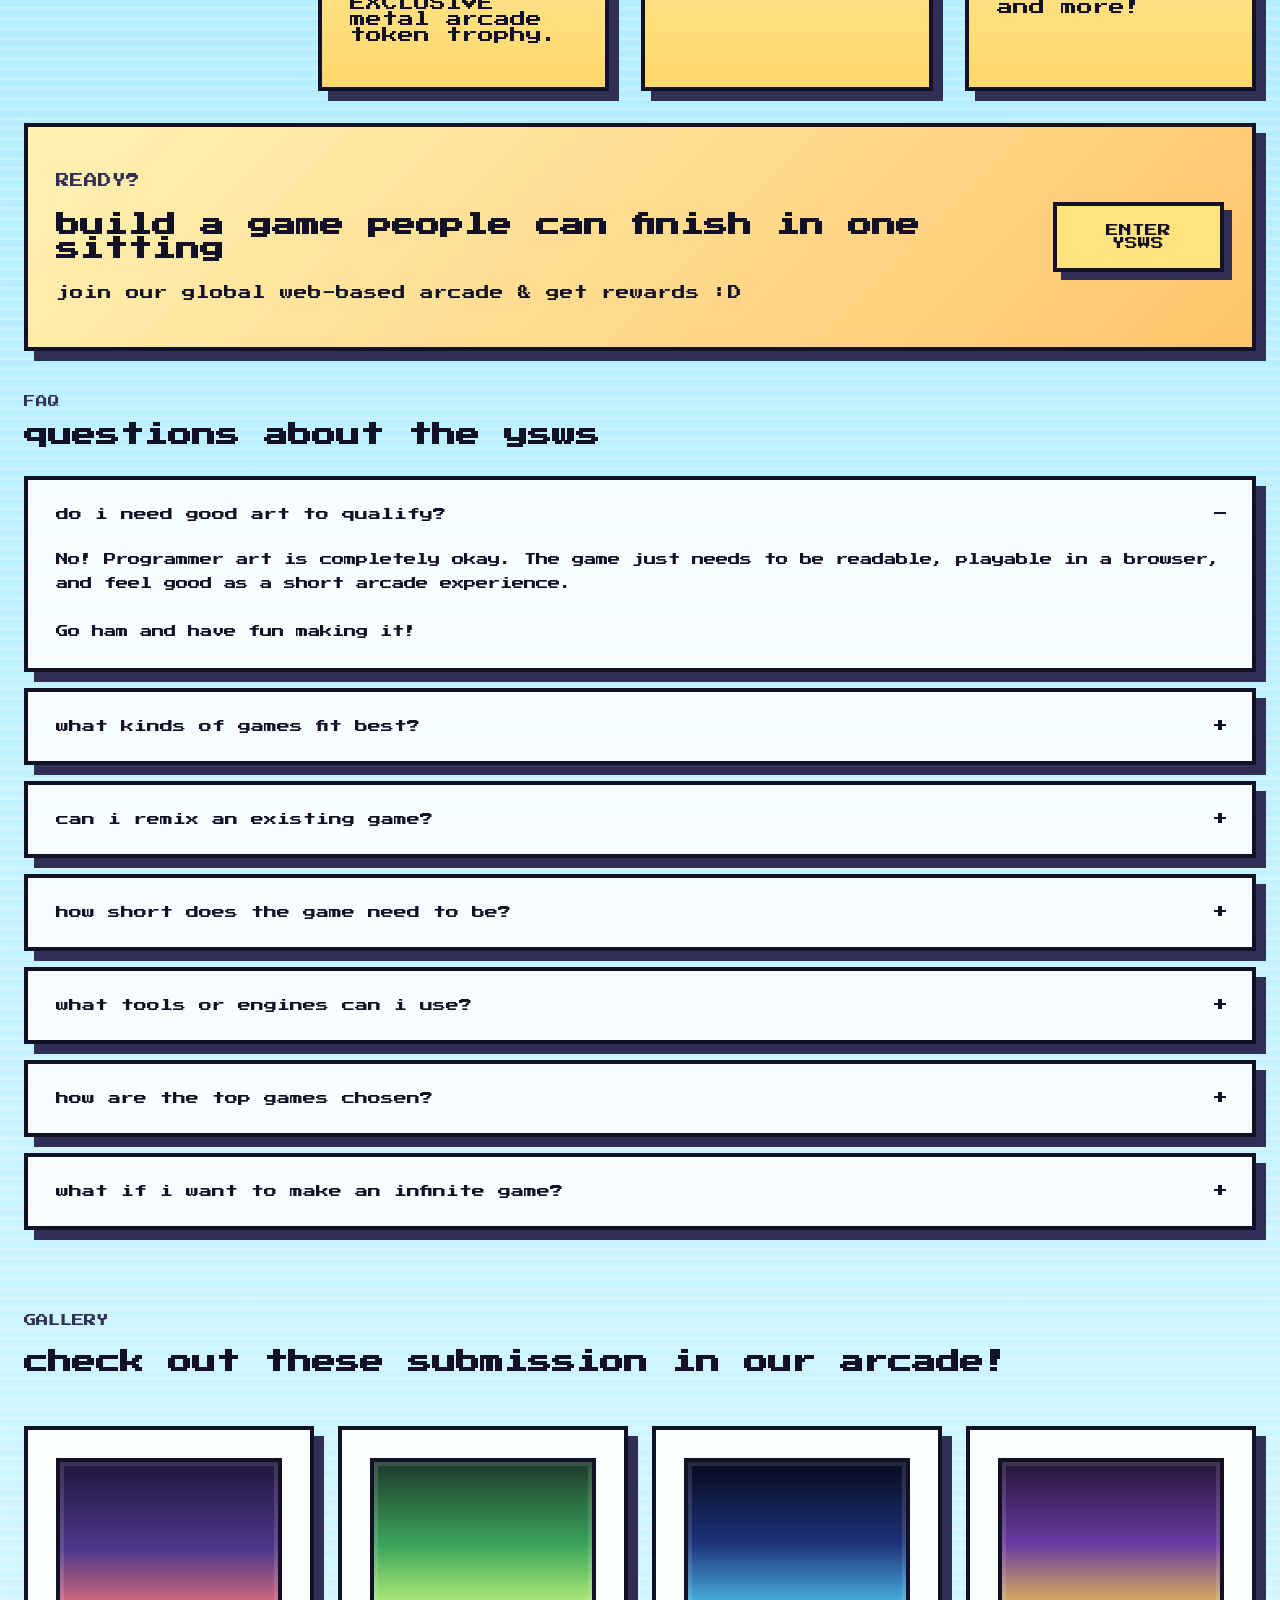
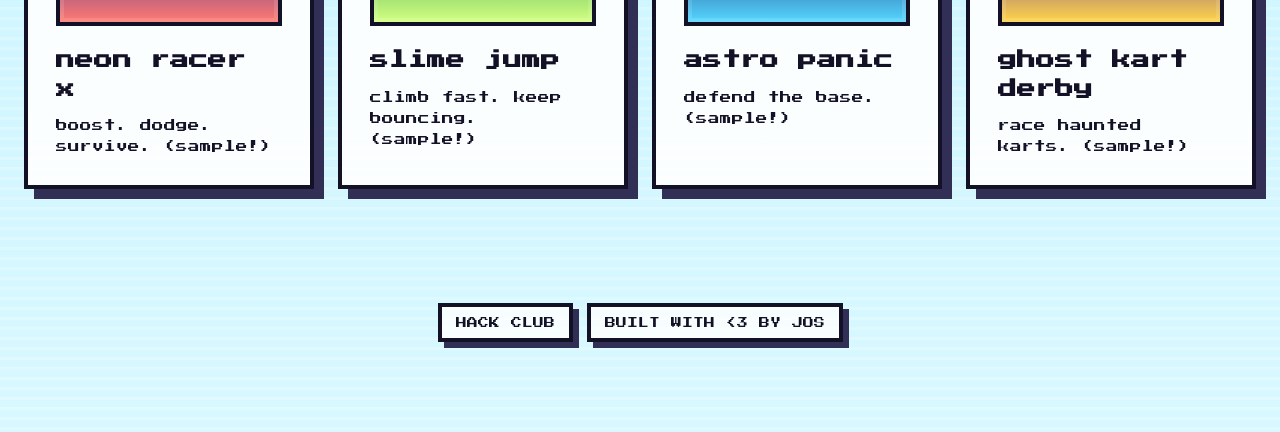
==== commit 627f0d8f: "feat: site transitions & register button for fun" ====
--- a/index.html
+++ b/index.html
@@ -17,18 +17,22 @@
   <link rel="preconnect" href="https://fonts.googleapis.com" />
   <link rel="preconnect" href="https://fonts.gstatic.com" crossorigin />
   <link href="https://fonts.googleapis.com/css2?family=Press+Start+2P&display=swap" rel="stylesheet" />
-  <link rel="stylesheet" href="./styles.css?v=20260414-1" />
+  <link rel="stylesheet" href="./styles.css?v=20260420-7" />
 </head>
 
 <body>
   <div class="transition-curtain" aria-hidden="true"></div>
   <div class="page-shell">
+    <a class="sticker" href="https://hackclub.com/" target="_blank" rel="noreferrer">hack club ysws</a>
     <nav class="page-select" aria-label="page select">
       <a class="is-active" href="./index.html" aria-current="page">about</a>
       <a href="./guides.html">guides</a>
+      <button class="page-select-register" id="open-register-modal" type="button" aria-haspopup="dialog"
+        aria-controls="register-modal" aria-expanded="false">
+        register
+      </button>
     </nav>
     <header class="hero">
-      <a class="sticker" href="https://hackclub.com/" target="_blank" rel="noreferrer">hack club ysws</a>
       <div class="hero-copy" id="top-register">
         <p class="eyebrow">build a tiny browser game. send it to the arcade.</p>
         <img class="hero-logo" src="./logo.png" alt="Arcade Cabinet logo" />
@@ -161,9 +165,9 @@
             join our global web-based arcade & get rewards :D
           </p>
         </div>
-        <a class="pixel-button primary" href="#top-register">
+        <button class="pixel-button primary" type="button" data-open-register-modal>
           enter ysws
-        </a>
+        </button>
       </section>
 
       <section class="faq" id="faq">
@@ -268,7 +272,33 @@
       </div>
     </footer>
   </div>
-  <script src="./transitions.js?v=20260413-2"></script>
+  <div class="register-modal" id="register-modal" role="dialog" aria-modal="true" aria-labelledby="register-title"
+    hidden>
+    <div class="register-modal-backdrop" data-modal-close></div>
+    <div class="register-modal-card">
+      <button class="register-modal-close" id="close-register-modal" type="button" aria-label="Close register modal">
+        close
+      </button>
+      <p class="card-label">join the cabinet</p>
+      <h2 id="register-title">enter your email</h2>
+      <p class="register-modal-copy">
+        Drop your email here and hit register to join the Arcade Cabinet waitlist.
+      </p>
+      <div class="hero-signup register-modal-signup" aria-label="register for arcade cabinet in modal">
+        <label class="sr-only" for="modal-email">email address</label>
+        <input id="modal-email" name="email" type="email" placeholder="enter your email" autocomplete="email" />
+        <div class="signup-button-wrap">
+          <button class="pixel-button primary signup-button" id="modal-signup-button" type="button"
+            aria-controls="modal-signup-tooltip" aria-expanded="false">
+            register
+          </button>
+          <p class="signup-tooltip register-modal-tooltip" id="modal-signup-tooltip" role="tooltip" hidden>This YSWS
+            isn't approved yet... but let's hope a Gap Year acceptance can make it so!</p>
+        </div>
+      </div>
+    </div>
+  </div>
+  <script src="./transitions.js?v=20260420-3"></script>
   <script>
     (() => {
       const canvas = document.getElementById("game-canvas");
--- a/styles.css
+++ b/styles.css
@@ -14,6 +14,12 @@
   --section-gap: clamp(24px, 3vw, 32px);
   --hero-gap: clamp(32px, 4vw, 48px);
   --hero-stack-gap: clamp(16px, 2vw, 22px);
+  --ease-smooth: cubic-bezier(0.22, 1, 0.36, 1);
+  --ease-press: cubic-bezier(0.34, 1.56, 0.64, 1);
+  --ease-glide: cubic-bezier(0.4, 0.14, 0.18, 1);
+  --duration-fast: 180ms;
+  --duration-base: 320ms;
+  --duration-slow: 560ms;
 }
 
 * {
@@ -40,63 +46,68 @@
   color: var(--ink);
 }
 
-body::after {
-  content: "";
-  position: fixed;
-  inset: auto 0 0;
-  height: 160px;
-  background:
-    radial-gradient(circle at 4% 100%, var(--cloud) 0 70px, transparent 72px),
-    radial-gradient(circle at 18% 100%, var(--cloud) 0 84px, transparent 86px),
-    radial-gradient(circle at 34% 100%, var(--cloud) 0 76px, transparent 78px),
-    radial-gradient(circle at 50% 100%, var(--cloud) 0 92px, transparent 94px),
-    radial-gradient(circle at 67% 100%, var(--cloud) 0 78px, transparent 80px),
-    radial-gradient(circle at 82% 100%, var(--cloud) 0 64px, transparent 66px),
-    radial-gradient(circle at 95% 100%, var(--cloud) 0 88px, transparent 90px);
-  pointer-events: none;
-  opacity: 0.95;
-}
-
 .transition-curtain {
   position: fixed;
   inset: 0;
   z-index: 2500;
   pointer-events: none;
   opacity: 0;
-  transform: none;
-  background: rgba(19, 17, 38, 0.12);
+  transform: scale(1.02);
+  background:
+    radial-gradient(circle at top, rgba(255, 255, 255, 0.28), transparent 44%),
+    linear-gradient(180deg, rgba(22, 19, 43, 0.52) 0%, rgba(22, 19, 43, 0.2) 100%);
+  backdrop-filter: blur(0);
 }
 
 .page-shell {
+  opacity: 1;
+  transform: translateY(0) scale(1);
+  transition:
+    opacity var(--duration-base) var(--ease-smooth),
+    transform var(--duration-base) var(--ease-smooth),
+    filter var(--duration-base) var(--ease-smooth);
+}
+
+html.is-entering .page-shell {
+  opacity: 0;
+  transform: translateY(22px) scale(0.985);
+  filter: blur(14px) saturate(0.86);
+}
+
+html.is-entering .transition-curtain {
+  opacity: 1;
+  animation: curtain-open var(--duration-base) var(--ease-smooth) forwards;
+}
+
+body.is-leaving {
+  overflow: hidden;
+}
+
+body.is-leaving .page-shell {
+  opacity: 0;
+  transform: translateY(-18px) scale(0.985);
+  filter: blur(12px) saturate(0.86);
+}
+
+body.is-leaving .transition-curtain {
+  opacity: 1;
+  animation: curtain-close 420ms var(--ease-glide) forwards;
+}
+
+.motion-item {
   opacity: 1;
   transform: translateY(0);
   transition:
-    opacity 0.16s ease-out,
-    transform 0.16s ease-out;
-}
-
-html.is-entering .page-shell {
+    opacity var(--duration-slow) var(--ease-smooth),
+    transform var(--duration-slow) var(--ease-smooth);
+  transition-delay: calc(var(--motion-index, 0) * 48ms);
+}
+
+html.motion-enabled:not(.page-ready) .motion-item,
+html.is-entering .motion-item,
+body.is-leaving .motion-item {
   opacity: 0;
-  transform: translateY(4px);
-}
-
-html.is-entering .transition-curtain {
-  opacity: 1;
-  animation: curtain-open 0.2s ease-out forwards;
-}
-
-body.is-leaving {
-  overflow: hidden;
-}
-
-body.is-leaving .page-shell {
-  opacity: 0;
-  transform: translateY(-4px);
-}
-
-body.is-leaving .transition-curtain {
-  opacity: 1;
-  animation: curtain-close 0.14s ease-out forwards;
+  transform: translateY(18px);
 }
 
 .page-shell {
@@ -111,6 +122,7 @@
 }
 
 .hero {
+  position: relative;
   display: grid;
   grid-template-columns: 1.2fr 0.8fr;
   gap: var(--hero-gap);
@@ -120,6 +132,8 @@
 }
 
 .hero-copy {
+  grid-column: 1;
+  grid-row: 1;
   display: grid;
   align-content: start;
   gap: var(--hero-stack-gap);
@@ -161,34 +175,50 @@
   z-index: 40;
   display: flex;
   gap: 12px;
-}
-
-.page-select a {
+  align-items: center;
+}
+
+.page-select a,
+.page-select-register {
   padding: 12px 16px;
   background: var(--white);
   border: 4px solid var(--ink);
   box-shadow: 8px 8px 0 var(--shadow);
   color: var(--ink);
-  text-decoration: none;
   text-transform: uppercase;
   font-size: 0.64rem;
 }
 
+.page-select a {
+  text-decoration: none;
+}
+
 .page-select a.is-active {
   background: var(--panel-alt);
 }
 
 .page-select a:hover,
-.page-select a:focus-visible {
+.page-select a:focus-visible,
+.page-select-register:hover,
+.page-select-register:focus-visible {
   transform: translate(4px, 4px);
   box-shadow: 4px 4px 0 var(--shadow);
 }
 
+.page-select-register {
+  font: inherit;
+  cursor: pointer;
+  background: var(--accent-2);
+}
+
 .sticker {
   display: inline-block;
   position: absolute;
   top: 12px;
   left: 0;
+  z-index: 5;
+  width: fit-content;
+  max-width: max-content;
   padding: 12px 18px;
   background: #ff4768;
   color: var(--white);
@@ -197,6 +227,7 @@
   transform: rotate(-10deg);
   font-size: 0.7rem;
   text-decoration: none;
+  white-space: nowrap;
 }
 
 .eyebrow,
@@ -267,7 +298,7 @@
 
 .signup-tooltip {
   position: absolute;
-  top: calc(100% + 12px);
+  bottom: calc(100% + 12px);
   right: 0;
   z-index: 20;
   width: min(320px, calc(100vw - 48px));
@@ -279,26 +310,37 @@
   color: var(--shadow);
   font-size: 0.6rem;
   line-height: 1.6;
+  opacity: 0;
+  transform: translateY(6px) scale(0.96);
+  transform-origin: bottom right;
+  transition:
+    opacity 200ms var(--ease-smooth),
+    transform 220ms var(--ease-smooth);
 }
 
 .signup-tooltip::before {
   content: "";
   position: absolute;
-  top: -12px;
+  bottom: -12px;
   right: 22px;
-  border-width: 0 10px 12px;
+  border-width: 12px 10px 0;
   border-style: solid;
-  border-color: transparent transparent var(--ink);
+  border-color: var(--ink) transparent transparent;
 }
 
 .signup-tooltip::after {
   content: "";
   position: absolute;
-  top: -8px;
+  bottom: -8px;
   right: 26px;
-  border-width: 0 6px 8px;
+  border-width: 8px 6px 0;
   border-style: solid;
-  border-color: transparent transparent var(--panel);
+  border-color: var(--panel) transparent transparent;
+}
+
+.signup-tooltip.is-open {
+  opacity: 1;
+  transform: translateY(0) scale(1);
 }
 
 .hero-text,
@@ -344,9 +386,30 @@
   border: 4px solid var(--ink);
   box-shadow: 8px 8px 0 var(--shadow);
   color: var(--ink);
+  font: inherit;
   text-decoration: none;
   text-transform: uppercase;
   font-size: 0.8rem;
+}
+
+.page-select a,
+.page-select-register,
+.pixel-button,
+.sticker,
+.register-modal-close,
+.joystick,
+.button,
+.footer-links a,
+.faq-item summary {
+  position: relative;
+  isolation: isolate;
+  overflow: hidden;
+  transition:
+    transform var(--duration-fast) var(--ease-press),
+    box-shadow var(--duration-fast) var(--ease-press),
+    filter var(--duration-fast) ease,
+    background-color var(--duration-fast) ease,
+    border-color var(--duration-fast) ease;
 }
 
 .pixel-button.primary {
@@ -362,6 +425,154 @@
 .sticker:hover {
   transform: translate(4px, 4px);
   box-shadow: 4px 4px 0 var(--shadow);
+}
+
+.sticker:hover,
+.sticker:focus-visible {
+  transform: rotate(-10deg) translate(4px, 4px);
+}
+
+.register-modal {
+  position: fixed;
+  inset: 0;
+  z-index: 2600;
+  display: grid;
+  place-items: center;
+  padding: 24px;
+  opacity: 0;
+  transition: opacity 220ms var(--ease-smooth);
+}
+
+.register-modal[hidden] {
+  display: none;
+}
+
+.register-modal-backdrop {
+  position: absolute;
+  inset: 0;
+  background: rgba(19, 17, 38, 0.62);
+  opacity: 0;
+  backdrop-filter: blur(0);
+  transition:
+    opacity 260ms var(--ease-smooth),
+    backdrop-filter 260ms var(--ease-smooth);
+}
+
+.register-modal-card {
+  position: relative;
+  z-index: 1;
+  width: min(640px, 100%);
+  padding: 28px;
+  background: var(--panel);
+  border: 6px solid var(--ink);
+  box-shadow: 14px 14px 0 var(--shadow);
+  opacity: 0;
+  transform: translateY(26px) scale(0.94);
+  transition:
+    opacity var(--duration-base) var(--ease-smooth),
+    transform var(--duration-base) var(--ease-smooth),
+    box-shadow var(--duration-base) var(--ease-smooth);
+}
+
+.register-modal.is-open,
+.register-modal.is-closing {
+  opacity: 1;
+}
+
+.register-modal.is-open .register-modal-backdrop {
+  opacity: 1;
+  backdrop-filter: blur(10px);
+}
+
+.register-modal.is-open .register-modal-card {
+  opacity: 1;
+  transform: translateY(0) scale(1);
+  box-shadow: 18px 22px 0 var(--shadow);
+}
+
+.register-modal.is-closing .register-modal-backdrop {
+  opacity: 0;
+  backdrop-filter: blur(0);
+}
+
+.register-modal.is-closing .register-modal-card {
+  opacity: 0;
+  transform: translateY(18px) scale(0.97);
+  box-shadow: 12px 14px 0 var(--shadow);
+}
+
+.register-modal-card h2,
+.register-modal-copy {
+  margin: 0;
+}
+
+.register-modal-card h2 {
+  margin-top: 12px;
+  font-size: clamp(1.2rem, 3vw, 2rem);
+  line-height: 1.35;
+  text-transform: uppercase;
+}
+
+.register-modal-copy {
+  margin-top: 16px;
+  max-width: 34ch;
+  font-size: 0.72rem;
+  line-height: 1.8;
+}
+
+.register-modal-signup {
+  max-width: none;
+  margin-top: 24px;
+}
+
+.register-modal-tooltip {
+  width: min(320px, calc(100vw - 96px));
+}
+
+.register-modal-close {
+  position: absolute;
+  top: 18px;
+  right: 18px;
+  padding: 10px 12px;
+  border: 4px solid var(--ink);
+  background: var(--white);
+  box-shadow: 6px 6px 0 var(--shadow);
+  color: var(--ink);
+  font: inherit;
+  font-size: 0.58rem;
+  text-transform: uppercase;
+  cursor: pointer;
+}
+
+.register-modal-close:hover,
+.register-modal-close:focus-visible {
+  transform: translate(4px, 4px);
+  box-shadow: 2px 2px 0 var(--shadow);
+}
+
+body.modal-open {
+  overflow: hidden;
+}
+
+.is-pressed {
+  filter: saturate(1.06) brightness(0.98);
+}
+
+.press-pulse {
+  position: absolute;
+  left: var(--press-x, 50%);
+  top: var(--press-y, 50%);
+  z-index: 1;
+  width: 18px;
+  height: 18px;
+  border-radius: 999px;
+  pointer-events: none;
+  background:
+    radial-gradient(circle, rgba(255, 255, 255, 0.85) 0%, rgba(255, 255, 255, 0.24) 42%, transparent 72%);
+  transform: translate(-50%, -50%) scale(0.25);
+  opacity: 0.95;
+  mix-blend-mode: screen;
+  animation: press-pulse 520ms var(--ease-smooth) forwards;
 }
 
 .sr-only {
@@ -378,6 +589,8 @@
 
 .cabinet-wrap {
   position: relative;
+  grid-column: 2;
+  grid-row: 1;
   justify-self: center;
   width: min(420px, 100%);
   padding-top: 122px;
@@ -446,6 +659,10 @@
   background: linear-gradient(180deg, var(--screen) 0%, var(--screen-2) 100%);
   border: 4px solid #09070f;
   touch-action: manipulation;
+  transition:
+    transform 220ms var(--ease-smooth),
+    box-shadow 220ms var(--ease-smooth),
+    border-color 220ms var(--ease-smooth);
 }
 
 .marquee {
@@ -648,6 +865,7 @@
   background: #2a2740;
   padding: 0;
   cursor: pointer;
+  box-shadow: 8px 8px 0 rgba(19, 17, 38, 0.32);
 }
 
 .stick {
@@ -680,6 +898,7 @@
   border: 4px solid var(--ink);
   padding: 0;
   cursor: pointer;
+  box-shadow: 6px 6px 0 rgba(19, 17, 38, 0.28);
 }
 
 .button.red {
@@ -701,6 +920,12 @@
 .screen:focus-visible {
   outline: 3px solid rgba(255, 255, 255, 0.7);
   outline-offset: 3px;
+}
+
+.screen:hover,
+.screen:focus-visible {
+  transform: translateY(-2px);
+  box-shadow: 0 16px 24px rgba(19, 17, 38, 0.18);
 }
 
 main {
@@ -771,6 +996,10 @@
   padding: 28px;
   border: 4px solid var(--ink);
   box-shadow: 10px 10px 0 var(--shadow);
+  transform: translateY(0);
+  transition:
+    transform 260ms var(--ease-smooth),
+    box-shadow 260ms var(--ease-smooth);
 }
 
 .info-card,
@@ -899,6 +1128,10 @@
   background: rgba(255, 255, 255, 0.86);
   border: 4px solid var(--ink);
   box-shadow: 10px 10px 0 var(--shadow);
+  transition:
+    transform 260ms var(--ease-smooth),
+    box-shadow 260ms var(--ease-smooth),
+    background-color 260ms ease;
 }
 
 .faq-item summary {
@@ -1042,22 +1275,65 @@
   grid-column: 1 / -1;
 }
 
+.feature-large:hover,
+.feature-large:focus-within,
+.reward-card:hover,
+.reward-card:focus-within,
+.gallery-card:hover,
+.gallery-card:focus-within,
+.guide-card:hover,
+.guide-card:focus-within,
+.guides-note:hover,
+.guides-note:focus-within,
+.join-banner:hover,
+.join-banner:focus-within,
+.faq-item:hover,
+.faq-item:focus-within {
+  transform: translateY(-6px);
+  box-shadow: 14px 16px 0 var(--shadow);
+}
+
+.faq-item:hover,
+.faq-item:focus-within {
+  background: rgba(255, 255, 255, 0.92);
+}
+
 @keyframes curtain-close {
   from {
     opacity: 0;
+    transform: scale(1.04);
+    backdrop-filter: blur(0);
   }
 
   to {
     opacity: 1;
+    transform: scale(1);
+    backdrop-filter: blur(10px);
   }
 }
 
 @keyframes curtain-open {
   from {
     opacity: 1;
+    transform: scale(1);
+    backdrop-filter: blur(10px);
   }
 
   to {
+    opacity: 0;
+    transform: scale(1.02);
+    backdrop-filter: blur(0);
+  }
+}
+
+@keyframes press-pulse {
+  0% {
+    transform: translate(-50%, -50%) scale(0.25);
+    opacity: 0.95;
+  }
+
+  100% {
+    transform: translate(-50%, -50%) scale(9.5);
     opacity: 0;
   }
 }
@@ -1091,11 +1367,6 @@
 }
 
 @media (max-height: 900px) and (min-width: 981px) {
-  body::after {
-    height: 112px;
-    opacity: 0.78;
-  }
-
   .page-shell {
     padding-bottom: 72px;
   }
@@ -1133,6 +1404,11 @@
     transform-origin: left top;
   }
 
+  .sticker:hover,
+  .sticker:focus-visible {
+    transform: rotate(-8deg) scale(0.92) translate(4px, 4px);
+  }
+
   .hero-text,
   .signup-tooltip {
     font-size: 0.72rem;
@@ -1149,6 +1425,19 @@
     grid-template-columns: 1fr;
     padding-top: 24px;
     padding-bottom: 32px;
+  }
+
+  .hero-copy,
+  .cabinet-wrap {
+    grid-column: 1;
+  }
+
+  .hero-copy {
+    grid-row: 1;
+  }
+
+  .cabinet-wrap {
+    grid-row: 2;
   }
 
   .cabinet {
@@ -1206,6 +1495,7 @@
     position: static;
     justify-content: flex-end;
     margin-bottom: 18px;
+    flex-wrap: wrap;
   }
 
   .sticker {
@@ -1262,6 +1552,7 @@
     width: 100%;
     right: auto;
     left: 0;
+    transform-origin: bottom left;
   }
 
   .signup-tooltip::before {
@@ -1272,6 +1563,23 @@
   .signup-tooltip::after {
     right: auto;
     left: 28px;
+  }
+
+  .register-modal {
+    padding: 14px;
+  }
+
+  .register-modal-card {
+    padding: 22px 18px 18px;
+  }
+
+  .register-modal-close {
+    position: static;
+    margin-bottom: 18px;
+  }
+
+  .register-modal-tooltip {
+    width: 100%;
   }
 
   .hero-text,
@@ -1311,3 +1619,22 @@
     width: auto;
   }
 }
+
+@media (prefers-reduced-motion: reduce) {
+  html {
+    scroll-behavior: auto;
+  }
+
+  *,
+  *::before,
+  *::after {
+    animation-duration: 0.01ms !important;
+    animation-iteration-count: 1 !important;
+    transition-duration: 0.01ms !important;
+    scroll-behavior: auto !important;
+  }
+
+  .press-pulse {
+    display: none;
+  }
+}
